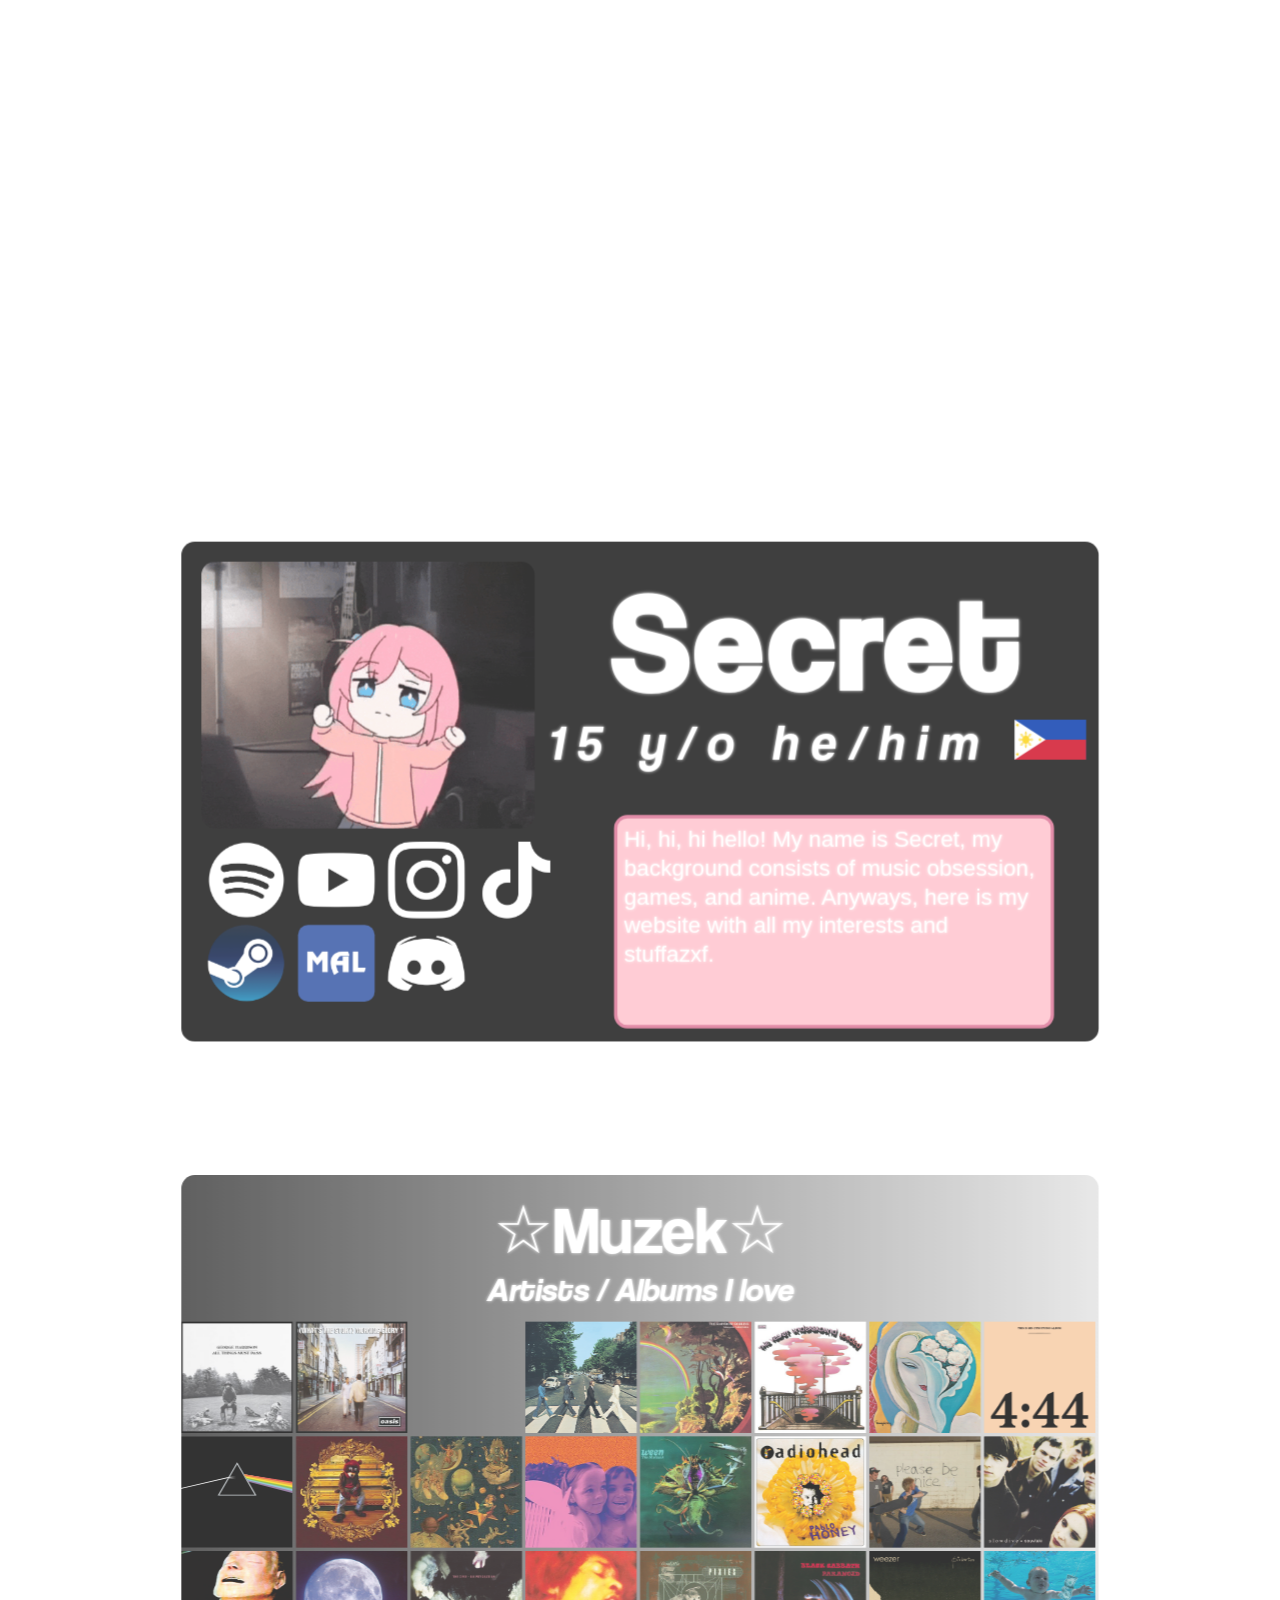
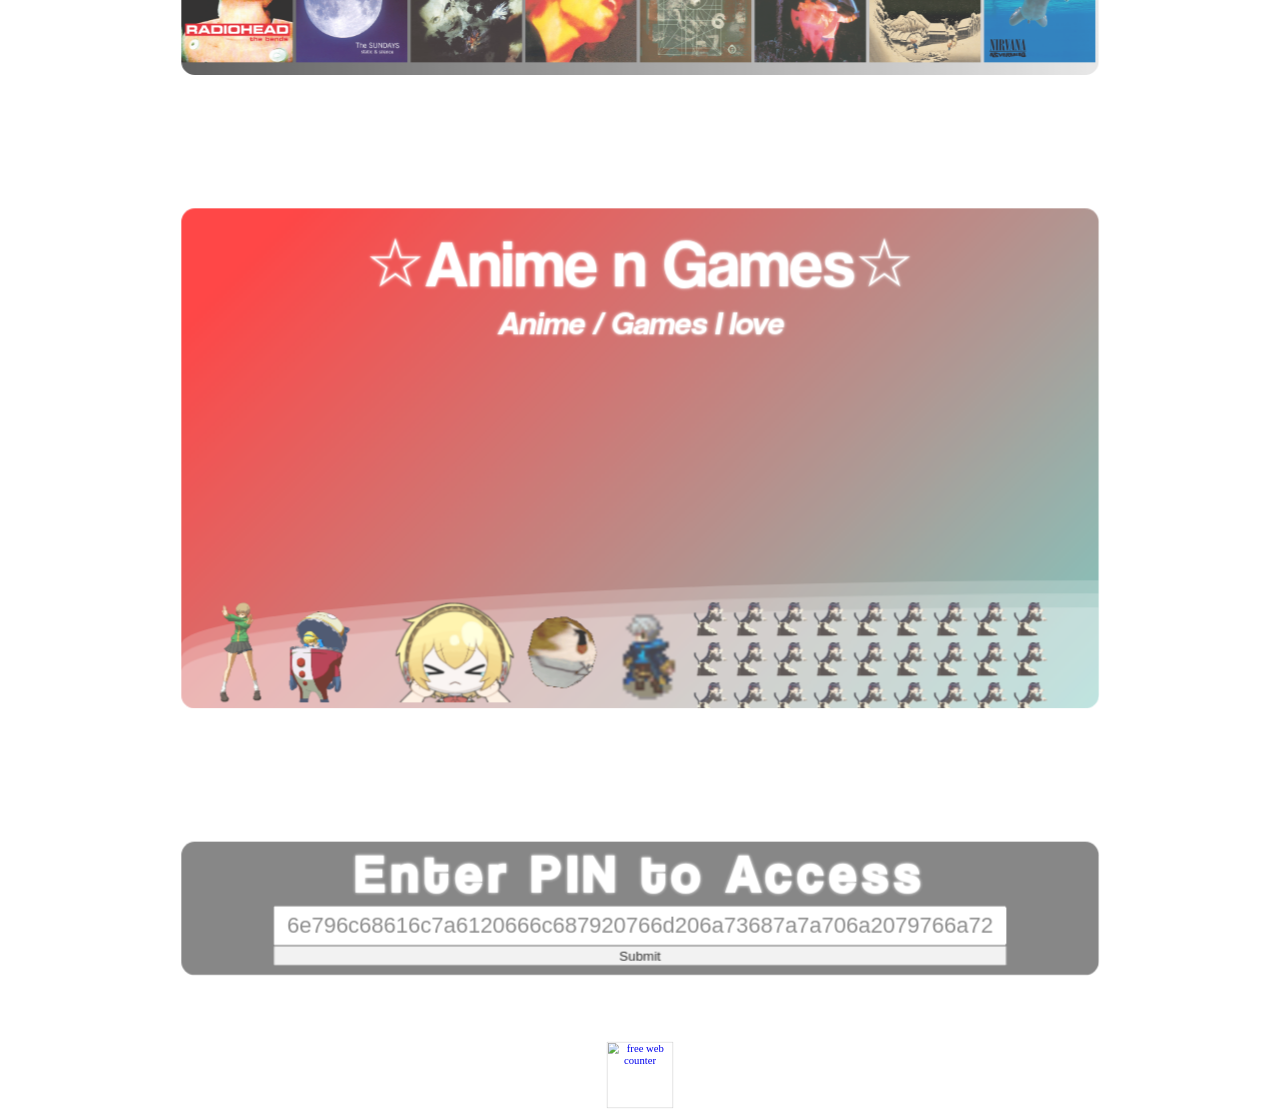
==== index.html @ 1aad6f0f "Update index.html" ====
<html>
    <head>
        <meta name="viewport" content="width=device-width, initial-scale=1.0">
        <title>Secretttt :V</title>
        <link rel="icon" type="image/x-icon" href="imagefolder/kuro1.jpg">
    </head>
<style>
    body{
        background-image:url('imagefolder/lainbg.gif');
        background-repeat:no-repeat;
        background-size:cover;
        background-attachment:fixed;
        overflow-x:hidden;
        margin:0;
        padding:0;
        cursor: url(imagefolder/Kanna.png),auto;
    }
    a, input{
        cursor: url(imagefolder/kannaquestion.png),auto;
    }
    .fadein{
        animation:fadeIn 3s;
    }
    #bgvideo{
        position:fixed;
        top:0;
        left:0;
        width:100vw;
        height:100vh;
        object-fit:cover;
        z-index:-1;
        filter:brightness(0.5);
    }
    .info, .music, .anime, .pincontainer{
        backdrop-filter: blur(6px);
        opacity:80%;
    }
    .container{
        transform: scale(1);
        transform-origin:top-center;
        position:absolute;
        top:0;
        left:50%;
        width:1720px;
    }
    .info{
        height:750px;
        margin:auto;
        width:80%;
        background-color:rgb(16, 16, 16);
        display:flex;
        border-radius:20px;
        flex-wrap:wrap;
    }
    .pfp{
        height:400px;
        width: 500px;
        background-image:url('imagefolder/Bocchidance.gif');
        background-size:cover;
        background-position:center;
        border-radius:20px;
        margin-top:30px;
        margin-left:30px;
    }
    .nameplate{
        width:60%;
        height:400px;
        margin-top:30px;
        margin-left:10px;
    }
    .secret{
        font-size:200px;
        margin-top:0px;
        text-align:center;
        color:#fff;
        text-shadow: 0 0 5px;
        font-family:'Coolvetica';
        letter-spacing:10px;
        animation: shadow-dance 2s infinite;
    }
    #enterpin{
        font-size:80px;
        text-align:center;
        color:#fff;
        text-shadow:0 0 5px;
        font-family:'Coolvetica';
        letter-spacing:10px;
        animation: shadow-dance 5s infinite;
        margin:0;
    }
    .secretinfo{
        font-size:75px;
        margin-top:-150px;
        text-align:center;
        color:white;
        text-shadow: 0 0 5px;
        font-family:'CoolveticaIT';
        letter-spacing:20px;
    }
    .secretinfo span {
        display:inline-block;
        animation: wave 2s ease-in-out infinite;
    }
    .secretinfo span:nth-child(1) {
        animation-delay:0s;
    }
    .secretinfo span:nth-child(2) {
        animation-delay:0.2s;
    }
    .secretinfo span:nth-child(3) {
        animation-delay:0.4s;
    }
    .secretinfo span:nth-child(4) {
        animation-delay:0.6s;
    }
    .secretinfo span:nth-child(5) {
        animation-delay:0.8s;
    }
    .secretinfo span:nth-child(6) {
        animation-delay:1s;
    }
    .secretinfo span:nth-child(7) {
        animation-delay:1.2s;
    }
    .secretinfo span:nth-child(8) {
        animation-delay:1.4s;
    }
    .secretinfo span:nth-child(9) {
        animation-delay:1s;
    }
    #flag{
        height:60px;
        aspect-ratio:16/9;
        background-image:url('imagefolder/philippines.png');
    }
    .socialscontainer{
        width:45%;
        height:250px;
        margin-left:30px;
        display:flex;
        flex-wrap:wrap;
    }
    .socials{
        height:115px;
        width:115px;
        margin:0 10 0 10;
        background-position:center;
        background-size:115px;
    }
    .mal{
        background-image:url('imagefolder/mal.png');
        border-radius:15px;
    }
    .spotify{
        background-image:url('imagefolder/spotify.png');
    }
    .steam{
        background-image:url('imagefolder/steam.png');
    }
    .youtube{
        background-image:url('imagefolder/youtube.webp');
    }
    .insta{
        background-image:url('imagefolder/insta.webp');;
    }
    .tiktok{
        background-image:url('imagefolder/tiktok.webp');
    }
    .discord{
        background-image:url('imagefolder/discord.webp');
    }
    .discordtag{
        height:110px;
        width:200px;
        background-image:url('imagefolder/discordacc.png');
        background-position:0 -18px;
        background-size:cover;
        background-repeat:no-repeat;
        border-radius:20px;
        border-width:5px;
        border-style:solid;
        border-color:rgb(70,70,70);
        opacity:80%;
    }
    .bio{
        height:310px;
        width:650px;
        background-color:pink;
        margin-top:-40px;
        border-radius:20px;
        border-width:5px;
        border-style:solid;
        border-color:palevioletred;
    }
    .biotext{
        font-family:sans-serif;
        text-shadow: 0 0 5px;
        color:white;
        font-size:33.9px;
        margin: 10px;
        line-height:1.27;
    }

    .textbreak {
        color:white;
        height:50px;
        width:80%;
        margin:auto;
        margin-top:50px;
        font-size:40px;
        font-family:'Coolvetica';
    }


    .music{
        height:750px;
        width:80%;
        background: #ffa17f;
        background: -webkit-linear-gradient(to right, #393939, #e3e3e3);
        background: linear-gradient(to right, #393939, #e3e3e3);
        overflow: hidden;
        display:flex;
        margin:auto;
        margin-top:100px;
        border-radius:20px;
        flex-wrap:wrap;
        flex-direction:column;
        position:relative;
    }
    .star0 {
        height: 1px;
        width: 1px;
        opacity: 1;
        position: absolute;
    }
    .star1 {
        height: 2px;
        width: 2px;
        border-radius: 50%;
        opacity: 1;
        position: absolute;
    }
    .star2 {
        height: 3px;
        width: 3px;
        border-radius: 50%;
        opacity: 1;
        position: absolute;
    }
    .star3 {
        height: 4px;
        width: 4px;
        border-radius: 50%;
        opacity: 1;
        position: absolute;
    }
    .textblock{
        height:150px;
        width:100%;
        margin-left:auto;
        margin-right:auto;
        margin: top -20px;;
        padding:20px 0;
        z-index:2;
    }
    .headline{   
        color:white;
        width:1000px;
        margin-left:auto;
        margin-right:auto;
        font-family:coolvetica;
        font-size:100px;
        text-align:center;
        text-shadow:0 0 5px;
        margin-top:0;
        margin-bottom:0;
    }
    .movingtext{
        color:white;
        font-family:coolveticait;
        font-size:50px;
        text-align:center;
        text-shadow:0 0 5px;
        margin:0;
    }
    .movingtext span{
        display:inline-block;
        animation: wave 2s ease-in-out infinite;
    }
    .movingtext span:nth-child(1) {
        animation-delay:0s;
    }
    .movingtext span:nth-child(2) {
        animation-delay:0.2s;
    }
    .movingtext span:nth-child(3) {
        animation-delay:0.4s;
    }
    .movingtext span:nth-child(4) {
        animation-delay:0.6s;
    }
    .movingtext span:nth-child(5) {
        animation-delay:0.8s;
    }

    .album{
        width:167px;
        aspect-ratio:1/1;
        background-size:cover;
        margin:0;
    }
    input{
        width:167px;
        aspect-ratio:1/1;
        opacity:0%;
    }
    .allthings{
        background-image:url(imagefolder/allthings.jpg);
    }
    .story{
        background-image:url(imagefolder/story.jpg);
    }
    .sgtpeppers{
        background-image:url(imagefolder/sgtpeppers.jpg);
    }
    .abbeyroad{
        background-image:url(imagefolder/abbey.jpg);
    }
    .goblins{
        background-image:url(imagefolder/goblins.jpg);
    }
    .loaded{
        background-image:url(imagefolder/loaded.jpg);
    }
    .layla{
        background-image:url(imagefolder/layla.jpg);
    }
    .four{
        background-image:url(imagefolder/four.png);
    }
    .darkside{
        background-image:url(imagefolder/dark.svg);
    }
    .college{
        background-image:url(imagefolder/college.jpg);
    }
    .mellon{
        background-image:url(imagefolder/mellon.jpg);
    }
    .siamese{
        background-image:url(imagefolder/siamese.jpeg);
    }
    .mollusk{
        background-image:url(imagefolder/mollusk.jpg);
    }
    .pablo{
        background-image:url(imagefolder/pablo.jpg);
    }
    .pls{
        background-image:url(imagefolder/pls.jpg);
    }
    .souvlaki{
        background-image:url(imagefolder/souvlaki.jpg);
    }
    .bends{
        background-image:url(imagefolder/bends.png);
    }
    .static{
        background-image:url(imagefolder/static.jpg);
    }
    .disintegration{
        background-image:url(imagefolder/disinteg.jpg);
    }
    .ladyland{
        background-image:url(imagefolder/ladyland.jpg);
    }
    .doolittle{
        background-image:url(imagefolder/doolittle.jpg);
    }
    .paranoid{
        background-image:url(imagefolder/paranoid.jpg);
    }
    .pinkerton{
        background-image:url(imagefolder/pinkerton.jpg);
    }
    .nevermind{
        background-image:url(imagefolder/nevermind.jpg);
    }
    .albums{
        display:flex;
        flex-wrap:wrap;
        gap:5px;
        margin-top:30px;
        position:relative;  
    }


    .anime{
        height:750px;
        width:80%;
        display:flex;
        margin:auto;
        margin-bottom:200px;
        margin-top:100px;
        border-radius:20px;
        flex-wrap:wrap;
        overflow:hidden;
    }
    .gradanim {
        background: linear-gradient(90deg, #c2c2c2, #ffbff3);
        background: linear-gradient(315deg, rgba(101,0,94,1) 3%, rgba(60,132,206,1) 38%, rgba(48,238,226,1) 68%, rgba(255,25,25,1) 98%);
        animation: gradient 15s ease infinite;
        background-size: 400% 400%;
        background-attachment: fixed;
    }
    .animecontainer{
        height:70%;
        width:95%;
        margin:auto;
    }
    #animebillboard{
        height:370px;
        aspect-ratio:16/9;
        background-size:cover;
        background-repeat:no-repeat;
        animation: changeBg 60s steps(1) infinite;
        float:left;
        margin-right:30px;
        margin-bottom:0px;
    }
    .gifs{
        height:180px;
        aspect-ratio:1/1;
        float:left;
        margin:5px;
        margin-top:0;
        background-size:cover;
        background-position:center;
        background-repeat:no-repeat;
    }
    #gifs1{
        animation:changeBg1 60s steps(1) infinite;
    }
    #gifs2{
        animation:changeBg2 60s steps(1) infinite;
    }
    #gifs3{
        animation:changeBg3 60s steps(1) infinite;
    }
    #gifs4{
        animation:changeBg4 60s steps(1) infinite;
    }
    #gifs5{
        animation:changeBg5 60s steps(1) infinite;
    }
    #gifs6{
        animation:changeBg6 60s steps(1) infinite;
    }
    .sprite{
        background-size:cover;
        float:left;
        margin:5px;
        height:150px;
        background-position:center;
    }
    #chie{
        background-image:url(imagefolder/chie.gif);
        aspect-ratio:2/3;
    }
    #teddie{
        background-image:url(imagefolder/teddie.gif);
        width:160px;
    }
    #kuroo{
        background-image:url(imagefolder/kuronekosss.gif);
        width:50px;
        height:50px;
    }
    #aigis{
        background-image:url(imagefolder/aigis.gif);
        width:180px;
    }
    #akechi{
        background-image:url(imagefolder/akechi.gif);
        width:120px;
    }
    #robinfe{
        background-image:url(imagefolder/robinfe.webp);
        width:120px;
    }
    .wave {
        border-radius: 1000% 1000% 0 0;
        position: fixed;
        width: 200%;
        height: 12em;
        animation: movingwave 10s -3s linear infinite;
        transform: translate3d(0, 0, 0);
        opacity: 0.8;
        bottom: 0;
        left: 0;
        z-index: -1;
        background: rgb(255 255 255 / 25%);
    }

    .wave:nth-of-type(2) {
        animation: movingwave 18s linear reverse infinite;
        opacity: 0.8;
        bottom: -1.25em;
    }

    .wave:nth-of-type(3) {
        animation: movingwave 20s -1s reverse infinite;
        opacity: 0.9;
        bottom: -2.5em;
    }

    .pincontainer{
        height:200px;
        width:80%;
        margin:auto;
        margin-top:100px;
        margin-bottom:100px;
        border-radius:20px;
        background-color:rgb(105, 105, 105);
        display:flex;
        flex-direction:column;
        align-items:center;
    }
    #pinInput{
        opacity:1;
        height:30%;
        width:80%;
        text-align:center;
        font-size:33px;
    }
    #submitbutton{
        width:80%;
        text-align:center;
        height:15%;
        font-size:20px;
    }
    #webcounter{
        height:100px;
        aspect-ratio:1/2;
    }

    @keyframes movingwave {
    2% {
        transform: translateX(1);
    }

    25% {
        transform: translateX(-25%);
    }

    50% {
        transform: translateX(-50%);
    }

    75% {
        transform: translateX(-25%);
    }

    100% {
        transform: translateX(1);
    }
    }
    @keyframes gradient {
    0% {
        background-position: 0% 0%;
    }
    50% {
        background-position: 100% 100%;
    }
    100% {
        background-position: 0% 0%;
    }
    }



    @font-face{
        font-family:'Coolvetica';
        src:url('imagefolder/Coolvetica\ Rg.ttf')format('truetype');
    }
    @font-face{
        font-family:'CoolveticaIT';
        src:url('imagefolder/Coolvetica\ Rg\ It.ttf')format('truetype');
    }
    @keyframes wave {
        0%, 100% {
            transform: translateY(0);
        }
        50% {
            transform: translateY(-20px);
        }
    }
    @keyframes shadow-dance {
        0%, 100% {
            text-shadow: 5px 5px 0 #808080;
        }
        50% {
            text-shadow:-5px -5px 0 #808080;
        }
    }
    @keyframes fadeIn{
        from{opacity: 0;}
        to{opacity: 1;}
    }
    @keyframes changeBg{
        0%,100% {
            background-image:url(imagefolder/kuronekowhite.gif);
        }
        25% {
            background-image:url(imagefolder/reigif.gif);
        }
        50% {
            background-image:url(imagefolder/laingif.gif);
        }
        75% {
            background-image:url(imagefolder/megumingif.gif);
        }
    }
    @keyframes changeBg1{
        0%,100% {
            background-image:url(imagefolder/gif1-1.gif);
        }
        25% {
            background-image:url(imagefolder/gif1-2.gif);
        }
        50% {
            background-image:url(imagefolder/gif1-3.gif);
        }
        75% {
            background-image:url(imagefolder/gif1-4.gif);
        }
    }
    @keyframes changeBg2{
        0%,100% {
            background-image:url(imagefolder/gif2-1.gif);
        }
        25% {
            background-image:url(imagefolder/gif2-2.gif);
        }
        50% {
            background-image:url(imagefolder/gif2-3.gif);
        }
        75% {
            background-image:url(imagefolder/gif2-4.gif);
        }
    }
    @keyframes changeBg3{
        0%,100% {
            background-image:url(imagefolder/gif3-1.gif);
        }
        25% {
            background-image:url(imagefolder/gif3-2.gif);
        }
        50% {
            background-image:url(imagefolder/gif3-3.gif);
        }
        75% {
            background-image:url(imagefolder/gif3-4.gif);
        }
    }
    @keyframes changeBg4{
        0%,100% {
            background-image:url(imagefolder/gif4-1.gif);
        }
        25% {
            background-image:url(imagefolder/gif4-2.gif);
        }
        50% {
            background-image:url(imagefolder/gif4-3.gif);
        }
        75% {
            background-image:url(imagefolder/gif4-4.gif);
        }
    }
    @keyframes changeBg5{
        0%,100% {
            background-image:url(imagefolder/gif5-1.gif);
        }
        25% {
            background-image:url(imagefolder/gif5-2.gif);
        }
        50% {
            background-image:url(imagefolder/gif5-3.gif);
        }
        75% {
            background-image:url(imagefolder/gif5-4.gif);
        }
    }
    @keyframes changeBg6{
        0%,100% {
            background-image:url(imagefolder/gif6-1.gif);
        }
        25% {
            background-image:url(imagefolder/gif6-2.gif);
        }
        50% {
            background-image:url(imagefolder/gif6-3.gif);
        }
        75% {
            background-image:url(imagefolder/gif6-4.gif);
        }
    }
</style>
<body class="fadein">
<video autoplay muted loop playsinline id="bgvideo">
    <source src="imagefolder/lain.mp4" type="video/mp4">
</video>
<div class="container">
    <div class="info">
        <div class=pfp></div>
        <div class="nameplate">
            <h1 class="secret">Secret</h1>
            <p class="secretinfo">
                <span>1</span><span>5</span>
                <span>y</span><span>/</span><span>o</span> 
                <span>he</span><span>/</span><span>him</span>
                <span><img id="flag" src="imagefolder/philippines.png"></span></p>
        </div>
        <div class="socialscontainer">
            <a href="https://open.spotify.com/user/7fcmk4f68zxjg65udlv0uxw1m">  <div class="spotify socials"></div> </a>
            <a href="https://www.youtube.com/@itsasecret123">   <div class="youtube socials"></div>    </a>
            <a href="https://www.instagram.com/nikosvet1/?hl=en">   <div class="insta socials"></div>  </a>
            <a href="https://www.tiktok.com/@itsasecret123321"> <div class="tiktok socials"></div>  </a>
            <a href="https://steamcommunity.com/id/Secret123321"> <div class="steam socials"></div>  </a>
            <a href="https://myanimelist.net/profile/itsasecret123321"> <div class="mal socials"></div>  </a>
            <div onclick="toggleDiscord()" class="discord socials"></div>
            <div id="discordtag" style="display:none;" class="discordtag"></div>
        </div>
        <div class="bio">
            <div class="biotext">Hi, hi, hi hello! My name is Secret, my background consists of music obsession, games, and anime. Anyways, here is my website with all my interests and stuffazxf.
            </div>
        </div>

    </div>
<div class="textbreak">Hey, give it a while to resize the website to your device/screen</div>
    <div class="music">
        <div id="universe"></div>
        <div class="textblock">
        <div class="headline">☆Muzek☆</div>
        <div class="movingtext">
            <span>Artists</span> 
            <span>/</span> 
            <span>Albums</span> 
            <span>I</span> 
            <span>love</span>
        </div>
        </div>
        <div class="albums">
            <div class="album allthings">
                <input type="button" value="" onclick="play('audio1')">
            </div>
            <div class="album story">
                <input type="button" value="" onclick="play('audio2')">
            </div>
            <div class="album sgtpeppers">
                <input type="button" value="" onclick="play('audio3')">
            </div>
            <div class="album abbeyroad">
                <input type="button" value="" onclick="play('audio4')">
            </div>
            <div class="album goblins">
                <input type="button" value="" onclick="play('audio5')">
            </div>
            <div class="album loaded">
                <input type="button" value="" onclick="play('audio6')">
            </div>
            <div class="album layla">
                <input type="button" value="" onclick="play('audio7')">
            </div>
            <div class="album four">
                <input type="button" value="" onclick="play('audio8')">
            </div>
            <div class="album darkside">
                <input type="button" value="" onclick="play('audio9')">
            </div>
            <div class="album college">
                <input type="button" value="" onclick="play('audio10')">
            </div>
            <div class="album mellon">
                <input type="button" value="" onclick="play('audio11')">
            </div>
            <div class="album siamese">
                <input type="button" value="" onclick="play('audio12')">
            </div>
            <div class="album mollusk">
                <input type="button" value="" onclick="play('audio13')">
            </div>
            <div class="album pablo">
                <input type="button" value="" onclick="play('audio14')">
            </div>
            <div class="album pls">
                <input type="button" value="" onclick="play('audio15')">
            </div>
            <div class="album souvlaki">
                <input type="button" value="" onclick="play('audio16')">
            </div>
            <div class="album bends">
                <input type="button" value="" onclick="play('audio17')">
            </div>
            <div class="album static">
                <input type="button" value="" onclick="play('audio18')">
            </div>
            <div class="album disintegration">
                <input type="button" value="" onclick="play('audio19')">
            </div>
            <div class="album ladyland">
                <input type="button" value="" onclick="play('audio20')">
            </div>
            <div class="album doolittle">
                <input type="button" value="" onclick="play('audio21')">
            </div>
            <div class="album paranoid">
                <input type="button" value="" onclick="play('audio22')">
            </div>
            <div class="album pinkerton">
                <input type="button" value="" onclick="play('audio23')">
            </div>
            <div class="album nevermind">
                <input type="button" value="" onclick="play('audio24')">
            </div>
        </div>
    </div>
<div class="textbreak">click the albums lol :-) (it geniunely took me 6 hours to code it)</div>
    
    <div class="anime gradanim">
        <div>
            <div class="wave"></div>
            <div class="wave"></div>
            <div class="wave"></div>
        </div>
        <div class="textblock">
        <div class="headline">☆Anime n Games☆</div>
            <div class="movingtext">
              <span>Anime</span> 
               <span>/</span> 
              <span>Games</span> 
              <span>I</span> 
              <span>love</span>
            </div>
        </div>
        <div class="animecontainer">
            <div id="animebillboard"></div>
            <div class="gifs" id="gifs1"></div>
            <div class="gifs" id="gifs2"></div>
            <div class="gifs" id="gifs3"></div>
            <div class="gifs" id="gifs4"></div>
            <div class="gifs" id="gifs5"></div>
            <div class="gifs" id="gifs6"></div>
            <div class="sprite" id="chie"></div>
            <div class="sprite" id="teddie"></div>
            <div class="sprite" id="aigis"></div>
            <div class="sprite" id="akechi"></div>
            <div class="sprite" id="robinfe"></div>
            <div class="sprite" id="kuroo"></div>
            <div class="sprite" id="kuroo"></div>
            <div class="sprite" id="kuroo"></div>
            <div class="sprite" id="kuroo"></div>
            <div class="sprite" id="kuroo"></div>
            <div class="sprite" id="kuroo"></div>
            <div class="sprite" id="kuroo"></div>
            <div class="sprite" id="kuroo"></div>
            <div class="sprite" id="kuroo"></div>
            <div class="sprite" id="kuroo"></div>
            <div class="sprite" id="kuroo"></div>
            <div class="sprite" id="kuroo"></div>
            <div class="sprite" id="kuroo"></div>
            <div class="sprite" id="kuroo"></div>
            <div class="sprite" id="kuroo"></div>
            <div class="sprite" id="kuroo"></div>
            <div class="sprite" id="kuroo"></div>
            <div class="sprite" id="kuroo"></div>
            <div class="sprite" id="kuroo"></div>
            <div class="sprite" id="kuroo"></div>
            <div class="sprite" id="kuroo"></div>
            <div class="sprite" id="kuroo"></div>
            <div class="sprite" id="kuroo"></div>
            <div class="sprite" id="kuroo"></div>
            <div class="sprite" id="kuroo"></div>
            <div class="sprite" id="kuroo"></div>
            <div class="sprite" id="kuroo"></div>
        </div>
    </div>
    
    <div class="pincontainer">
        <h3 id="enterpin">Enter PIN to Access</h2>
            <input type="password" id="pinInput" placeholder="6e796c68616c7a6120666c687920766d206a73687a7a706a2079766a72">
            <button id="submitbutton" onclick="checkPin()">Submit</button>
    </div>
    <div align=center>
        <a href='https://www.counter12.com'>
            <img src='https://www.counter12.com/img-aCA6xyxW7w1bcwW3-57.gif' border='0' alt='free web counter' id="webcounter">
        </a>
        <script type='text/javascript' src='https://www.counter12.com/ad.js?id=aCA6xyxW7w1bcwW3'></script>
    </div>
</div>

<audio id="audio1">
    <source src="songs/allthings.mp3" type="audio/mpeg">
</audio>
<audio id="audio2">
    <source src="songs/story.mp3" type="audio/mpeg">
</audio>
<audio id="audio3">
    <source src="songs/peppers.mp3" type="audio/mpeg">
</audio>
<audio id="audio4">
    <source src="songs/abbey.mp3" type="audio/mpeg">
</audio>
<audio id="audio5">
    <source src="songs/goblins.mp3" type="audio/mpeg">
</audio>
<audio id="audio6">
    <source src="songs/loaded.mp3" type="audio/mpeg">
</audio>
<audio id="audio7">
    <source src="songs/layla.mp3" type="audio/mpeg">
</audio>
<audio id="audio8">
    <source src="songs/four.mp3" type="audio/mpeg">
</audio>
<audio id="audio9">
    <source src="songs/dark.mp3" type="audio/mpeg">
</audio>
<audio id="audio10">
    <source src="songs/college.mp3" type="audio/mpeg">
</audio>
<audio id="audio11">
    <source src="songs/mellon.mp3" type="audio/mpeg">
</audio>
<audio id="audio12">
    <source src="songs/siamese.mp3" type="audio/mpeg">
</audio>
<audio id="audio13">
    <source src="songs/mollusk.mp3" type="audio/mpeg">
</audio>
<audio id="audio14">
    <source src="songs/pablo.mp3" type="audio/mpeg">
</audio>
<audio id="audio15">
    <source src="songs/pls.mp3" type="audio/mpeg">
</audio>
<audio id="audio16">
    <source src="songs/souvlaki.mp3" type="audio/mpeg">
</audio>
<audio id="audio17">
    <source src="songs/bends.mp3" type="audio/mpeg">
</audio>
<audio id="audio18">
    <source src="songs/static.mp3" type="audio/mpeg">
</audio>
<audio id="audio19">
    <source src="songs/disintegration.mp3" type="audio/mpeg">
</audio>
<audio id="audio20">
    <source src="songs/ladyland.mp3" type="audio/mpeg">
</audio>
<audio id="audio21">
    <source src="songs/doolittle.mp3" type="audio/mpeg">
</audio>
<audio id="audio22">
    <source src="songs/paranoid.mp3" type="audio/mpeg">
</audio>
<audio id="audio23">
    <source src="songs/pinkerton.mp3" type="audio/mpeg">
</audio>
<audio id="audio24">
    <source src="songs/nevermind.mp3" type="audio/mpeg">
</audio>
<script>
    function toggleDiscord() {
        const el = document.getElementById("discordtag");
        el.style.display = (el.style.display === "none") ? "block" : "none";
    }
    function scaleSite() {
    const baseWidth = 1920;
    const baseHeight = 1080;

    const scaleX = window.innerWidth / baseWidth;
    const scaleY = window.innerHeight / baseHeight;

    const scale = Math.min(scaleX, scaleY);

    const container = document.querySelector(".container");

    container.style.transform = `translate(-50%, 0) scale(${scale})`;

    document.body.style.height = (container.offsetHeight * scale) + "px";
}

window.addEventListener("resize", scaleSite);
window.addEventListener("load", scaleSite);

var layerCount = 5;
var starCount = 400;
var maxTime = 30;
var universe = document.getElementById("universe");
var w = window;
var d = document;
var e = d.documentElement;
var g = d.getElementsByTagName("body")[0];
var width = w.innerWidth || e.clientWidth || g.clientWidth;
var height = w.innerHeight || e.clientHeight || g.clientHeight;
for (var i = 0; i < starCount; ++i) {
  var ypos = Math.round(Math.random() * height);
  var star = document.createElement("div");
  var speed = 1000 * (Math.random() * maxTime + 1);
  star.setAttribute("class", "star" + (3 - Math.floor(speed / 1000 / 8)));
  star.style.backgroundColor = "white";

  universe.appendChild(star);
  star.animate(
    [
      {
        transform: "translate3d(" + width + "px, " + ypos + "px, 0)"
      },
      {
        transform:
          "translate3d(-" + Math.random() * 256 + "px, " + ypos + "px, 0)"
      }
    ],
    {
      delay: Math.random() * -speed,
      duration: speed,
      iterations: 1000
    }
  );
}

var elem = document.querySelector(".pulse");
var animation = elem.animate(
  {
    opacity: [0.5, 1],
    transform: ["scale(0.5)", "scale(1)"]
  },
  {
    direction: "alternate",
    duration: 500,
    iterations: Infinity
  }
);


function play(element){
    var audio = document.getElementById(element);
    if(audio.paused){
        audio.play()
    } else {
        audio.pause();
        audio.currentTime=0;
    }
}


function checkPin() {
    const encodedPin = "NzY5MQ=="; // Base64 encoded "1234"
    const userPin = document.getElementById("pinInput").value;
    const decodedPin = atob(encodedPin); // decode base64

    if (userPin === decodedPin) {
        window.location.href = "note.html";
    } else {
        alert("you have entered the incorrect pin.");
    }
}


</script>
</body>
</html>
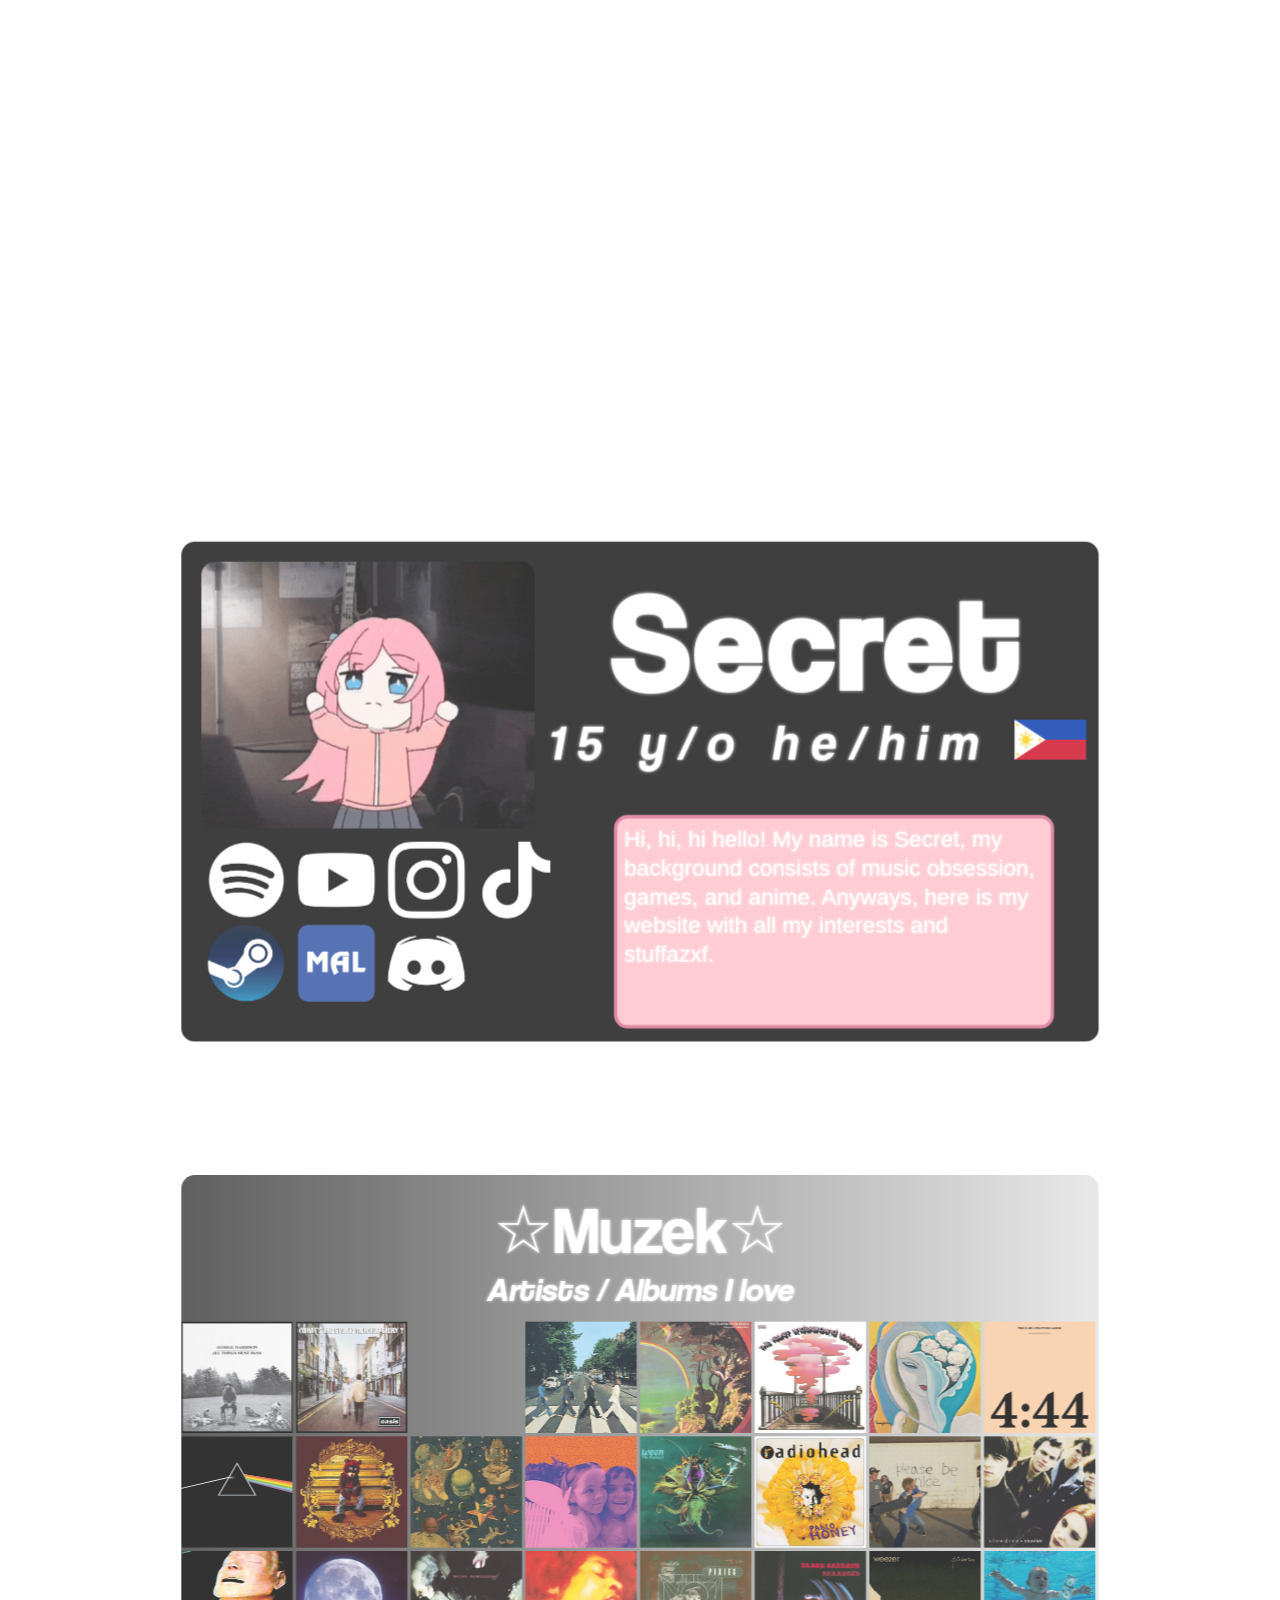
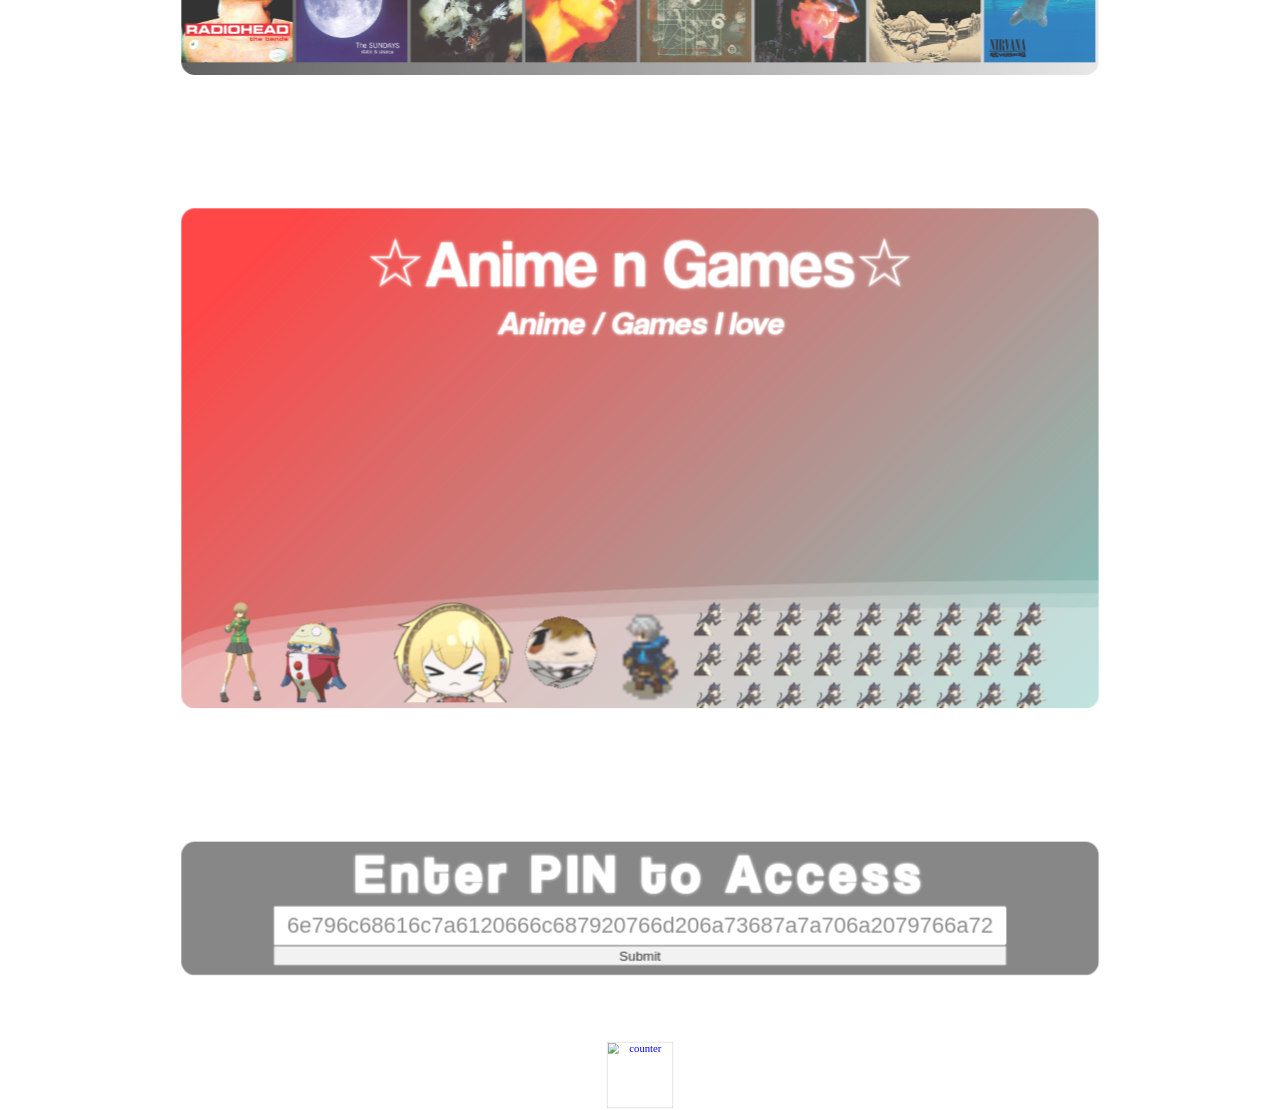
==== commit d1dd9116: "Update index.html" ====
--- a/index.html
+++ b/index.html
@@ -893,9 +893,9 @@
     </div>
     <div align=center>
         <a href='https://www.counter12.com'>
-            <img src='https://www.counter12.com/img-aCA6xyxW7w1bcwW3-57.gif' border='0' alt='free web counter' id="webcounter">
+            <img src='https://www.counter12.com/img-B30bwADZYxA1Yx6c-22.gif' border='0' alt='counter' id="webcounter">
         </a>
-        <script type='text/javascript' src='https://www.counter12.com/ad.js?id=aCA6xyxW7w1bcwW3'></script>
+        <script type='text/javascript' src='https://www.counter12.com/ad.js?id=B30bwADZYxA1Yx6c'></script>
     </div>
 </div>
 
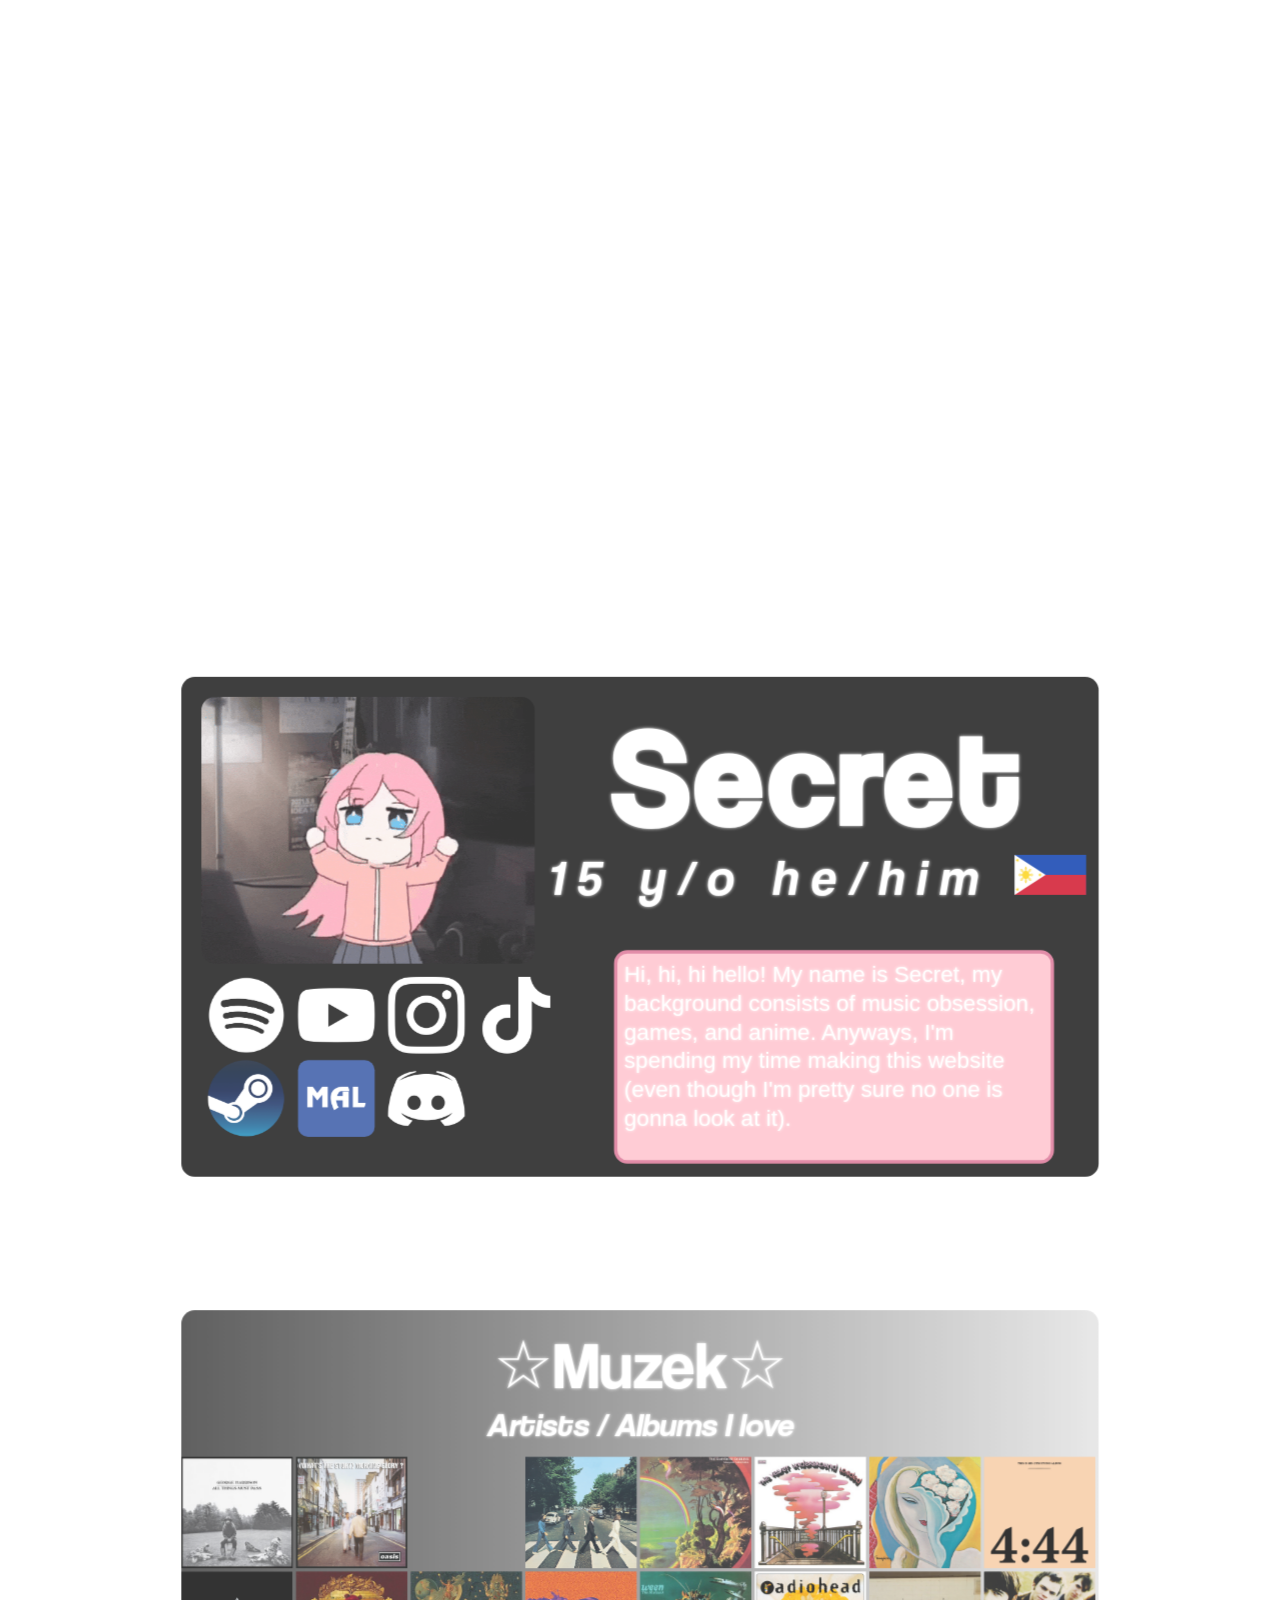
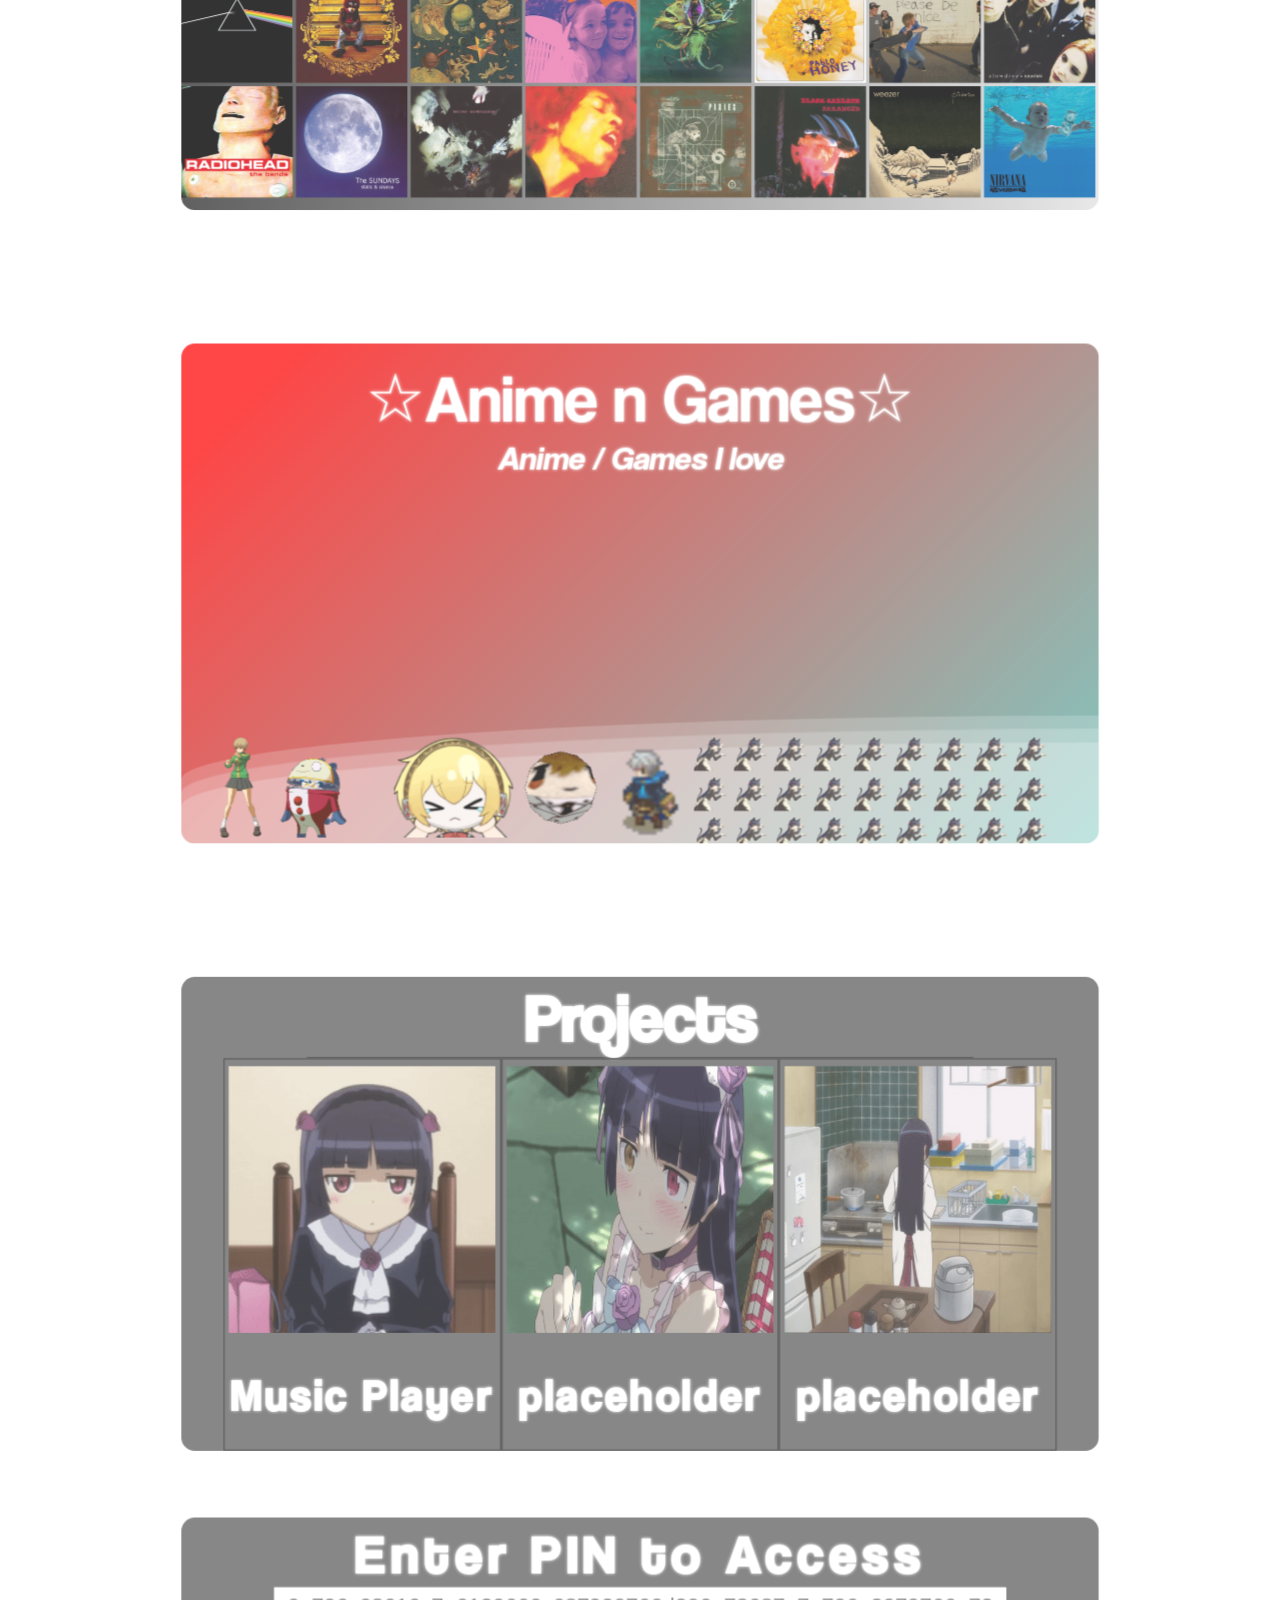
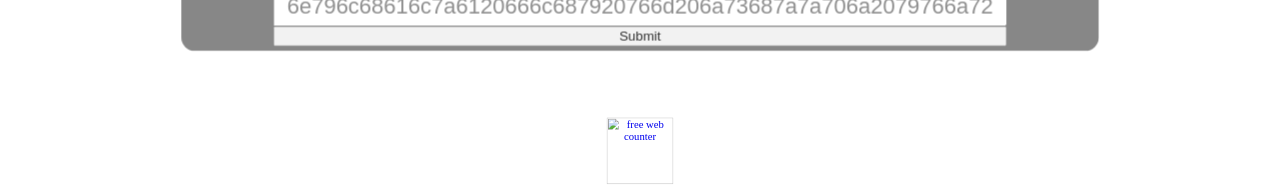
==== commit ecb556be: "Projectsss" ====
--- a/index.html
+++ b/index.html
@@ -1,1074 +1,293 @@
-<html>
-    <head>
-        <meta name="viewport" content="width=device-width, initial-scale=1.0">
-        <title>Secretttt :V</title>
-        <link rel="icon" type="image/x-icon" href="imagefolder/kuro1.jpg">
-    </head>
-<style>
-    body{
-        background-image:url('imagefolder/lainbg.gif');
-        background-repeat:no-repeat;
-        background-size:cover;
-        background-attachment:fixed;
-        overflow-x:hidden;
-        margin:0;
-        padding:0;
-        cursor: url(imagefolder/Kanna.png),auto;
-    }
-    a, input{
-        cursor: url(imagefolder/kannaquestion.png),auto;
-    }
-    .fadein{
-        animation:fadeIn 3s;
-    }
-    #bgvideo{
-        position:fixed;
-        top:0;
-        left:0;
-        width:100vw;
-        height:100vh;
-        object-fit:cover;
-        z-index:-1;
-        filter:brightness(0.5);
-    }
-    .info, .music, .anime, .pincontainer{
-        backdrop-filter: blur(6px);
-        opacity:80%;
-    }
-    .container{
-        transform: scale(1);
-        transform-origin:top-center;
-        position:absolute;
-        top:0;
-        left:50%;
-        width:1720px;
-    }
-    .info{
-        height:750px;
-        margin:auto;
-        width:80%;
-        background-color:rgb(16, 16, 16);
-        display:flex;
-        border-radius:20px;
-        flex-wrap:wrap;
-    }
-    .pfp{
-        height:400px;
-        width: 500px;
-        background-image:url('imagefolder/Bocchidance.gif');
-        background-size:cover;
-        background-position:center;
-        border-radius:20px;
-        margin-top:30px;
-        margin-left:30px;
-    }
-    .nameplate{
-        width:60%;
-        height:400px;
-        margin-top:30px;
-        margin-left:10px;
-    }
-    .secret{
-        font-size:200px;
-        margin-top:0px;
-        text-align:center;
-        color:#fff;
-        text-shadow: 0 0 5px;
-        font-family:'Coolvetica';
-        letter-spacing:10px;
-        animation: shadow-dance 2s infinite;
-    }
-    #enterpin{
-        font-size:80px;
-        text-align:center;
-        color:#fff;
-        text-shadow:0 0 5px;
-        font-family:'Coolvetica';
-        letter-spacing:10px;
-        animation: shadow-dance 5s infinite;
-        margin:0;
-    }
-    .secretinfo{
-        font-size:75px;
-        margin-top:-150px;
-        text-align:center;
-        color:white;
-        text-shadow: 0 0 5px;
-        font-family:'CoolveticaIT';
-        letter-spacing:20px;
-    }
-    .secretinfo span {
-        display:inline-block;
-        animation: wave 2s ease-in-out infinite;
-    }
-    .secretinfo span:nth-child(1) {
-        animation-delay:0s;
-    }
-    .secretinfo span:nth-child(2) {
-        animation-delay:0.2s;
-    }
-    .secretinfo span:nth-child(3) {
-        animation-delay:0.4s;
-    }
-    .secretinfo span:nth-child(4) {
-        animation-delay:0.6s;
-    }
-    .secretinfo span:nth-child(5) {
-        animation-delay:0.8s;
-    }
-    .secretinfo span:nth-child(6) {
-        animation-delay:1s;
-    }
-    .secretinfo span:nth-child(7) {
-        animation-delay:1.2s;
-    }
-    .secretinfo span:nth-child(8) {
-        animation-delay:1.4s;
-    }
-    .secretinfo span:nth-child(9) {
-        animation-delay:1s;
-    }
-    #flag{
-        height:60px;
-        aspect-ratio:16/9;
-        background-image:url('imagefolder/philippines.png');
-    }
-    .socialscontainer{
-        width:45%;
-        height:250px;
-        margin-left:30px;
-        display:flex;
-        flex-wrap:wrap;
-    }
-    .socials{
-        height:115px;
-        width:115px;
-        margin:0 10 0 10;
-        background-position:center;
-        background-size:115px;
-    }
-    .mal{
-        background-image:url('imagefolder/mal.png');
-        border-radius:15px;
-    }
-    .spotify{
-        background-image:url('imagefolder/spotify.png');
-    }
-    .steam{
-        background-image:url('imagefolder/steam.png');
-    }
-    .youtube{
-        background-image:url('imagefolder/youtube.webp');
-    }
-    .insta{
-        background-image:url('imagefolder/insta.webp');;
-    }
-    .tiktok{
-        background-image:url('imagefolder/tiktok.webp');
-    }
-    .discord{
-        background-image:url('imagefolder/discord.webp');
-    }
-    .discordtag{
-        height:110px;
-        width:200px;
-        background-image:url('imagefolder/discordacc.png');
-        background-position:0 -18px;
-        background-size:cover;
-        background-repeat:no-repeat;
-        border-radius:20px;
-        border-width:5px;
-        border-style:solid;
-        border-color:rgb(70,70,70);
-        opacity:80%;
-    }
-    .bio{
-        height:310px;
-        width:650px;
-        background-color:pink;
-        margin-top:-40px;
-        border-radius:20px;
-        border-width:5px;
-        border-style:solid;
-        border-color:palevioletred;
-    }
-    .biotext{
-        font-family:sans-serif;
-        text-shadow: 0 0 5px;
-        color:white;
-        font-size:33.9px;
-        margin: 10px;
-        line-height:1.27;
-    }
-
-    .textbreak {
-        color:white;
-        height:50px;
-        width:80%;
-        margin:auto;
-        margin-top:50px;
-        font-size:40px;
-        font-family:'Coolvetica';
-    }
-
-
-    .music{
-        height:750px;
-        width:80%;
-        background: #ffa17f;
-        background: -webkit-linear-gradient(to right, #393939, #e3e3e3);
-        background: linear-gradient(to right, #393939, #e3e3e3);
-        overflow: hidden;
-        display:flex;
-        margin:auto;
-        margin-top:100px;
-        border-radius:20px;
-        flex-wrap:wrap;
-        flex-direction:column;
-        position:relative;
-    }
-    .star0 {
-        height: 1px;
-        width: 1px;
-        opacity: 1;
-        position: absolute;
-    }
-    .star1 {
-        height: 2px;
-        width: 2px;
-        border-radius: 50%;
-        opacity: 1;
-        position: absolute;
-    }
-    .star2 {
-        height: 3px;
-        width: 3px;
-        border-radius: 50%;
-        opacity: 1;
-        position: absolute;
-    }
-    .star3 {
-        height: 4px;
-        width: 4px;
-        border-radius: 50%;
-        opacity: 1;
-        position: absolute;
-    }
-    .textblock{
-        height:150px;
-        width:100%;
-        margin-left:auto;
-        margin-right:auto;
-        margin: top -20px;;
-        padding:20px 0;
-        z-index:2;
-    }
-    .headline{   
-        color:white;
-        width:1000px;
-        margin-left:auto;
-        margin-right:auto;
-        font-family:coolvetica;
-        font-size:100px;
-        text-align:center;
-        text-shadow:0 0 5px;
-        margin-top:0;
-        margin-bottom:0;
-    }
-    .movingtext{
-        color:white;
-        font-family:coolveticait;
-        font-size:50px;
-        text-align:center;
-        text-shadow:0 0 5px;
-        margin:0;
-    }
-    .movingtext span{
-        display:inline-block;
-        animation: wave 2s ease-in-out infinite;
-    }
-    .movingtext span:nth-child(1) {
-        animation-delay:0s;
-    }
-    .movingtext span:nth-child(2) {
-        animation-delay:0.2s;
-    }
-    .movingtext span:nth-child(3) {
-        animation-delay:0.4s;
-    }
-    .movingtext span:nth-child(4) {
-        animation-delay:0.6s;
-    }
-    .movingtext span:nth-child(5) {
-        animation-delay:0.8s;
-    }
-
-    .album{
-        width:167px;
-        aspect-ratio:1/1;
-        background-size:cover;
-        margin:0;
-    }
-    input{
-        width:167px;
-        aspect-ratio:1/1;
-        opacity:0%;
-    }
-    .allthings{
-        background-image:url(imagefolder/allthings.jpg);
-    }
-    .story{
-        background-image:url(imagefolder/story.jpg);
-    }
-    .sgtpeppers{
-        background-image:url(imagefolder/sgtpeppers.jpg);
-    }
-    .abbeyroad{
-        background-image:url(imagefolder/abbey.jpg);
-    }
-    .goblins{
-        background-image:url(imagefolder/goblins.jpg);
-    }
-    .loaded{
-        background-image:url(imagefolder/loaded.jpg);
-    }
-    .layla{
-        background-image:url(imagefolder/layla.jpg);
-    }
-    .four{
-        background-image:url(imagefolder/four.png);
-    }
-    .darkside{
-        background-image:url(imagefolder/dark.svg);
-    }
-    .college{
-        background-image:url(imagefolder/college.jpg);
-    }
-    .mellon{
-        background-image:url(imagefolder/mellon.jpg);
-    }
-    .siamese{
-        background-image:url(imagefolder/siamese.jpeg);
-    }
-    .mollusk{
-        background-image:url(imagefolder/mollusk.jpg);
-    }
-    .pablo{
-        background-image:url(imagefolder/pablo.jpg);
-    }
-    .pls{
-        background-image:url(imagefolder/pls.jpg);
-    }
-    .souvlaki{
-        background-image:url(imagefolder/souvlaki.jpg);
-    }
-    .bends{
-        background-image:url(imagefolder/bends.png);
-    }
-    .static{
-        background-image:url(imagefolder/static.jpg);
-    }
-    .disintegration{
-        background-image:url(imagefolder/disinteg.jpg);
-    }
-    .ladyland{
-        background-image:url(imagefolder/ladyland.jpg);
-    }
-    .doolittle{
-        background-image:url(imagefolder/doolittle.jpg);
-    }
-    .paranoid{
-        background-image:url(imagefolder/paranoid.jpg);
-    }
-    .pinkerton{
-        background-image:url(imagefolder/pinkerton.jpg);
-    }
-    .nevermind{
-        background-image:url(imagefolder/nevermind.jpg);
-    }
-    .albums{
-        display:flex;
-        flex-wrap:wrap;
-        gap:5px;
-        margin-top:30px;
-        position:relative;  
-    }
-
-
-    .anime{
-        height:750px;
-        width:80%;
-        display:flex;
-        margin:auto;
-        margin-bottom:200px;
-        margin-top:100px;
-        border-radius:20px;
-        flex-wrap:wrap;
-        overflow:hidden;
-    }
-    .gradanim {
-        background: linear-gradient(90deg, #c2c2c2, #ffbff3);
-        background: linear-gradient(315deg, rgba(101,0,94,1) 3%, rgba(60,132,206,1) 38%, rgba(48,238,226,1) 68%, rgba(255,25,25,1) 98%);
-        animation: gradient 15s ease infinite;
-        background-size: 400% 400%;
-        background-attachment: fixed;
-    }
-    .animecontainer{
-        height:70%;
-        width:95%;
-        margin:auto;
-    }
-    #animebillboard{
-        height:370px;
-        aspect-ratio:16/9;
-        background-size:cover;
-        background-repeat:no-repeat;
-        animation: changeBg 60s steps(1) infinite;
-        float:left;
-        margin-right:30px;
-        margin-bottom:0px;
-    }
-    .gifs{
-        height:180px;
-        aspect-ratio:1/1;
-        float:left;
-        margin:5px;
-        margin-top:0;
-        background-size:cover;
-        background-position:center;
-        background-repeat:no-repeat;
-    }
-    #gifs1{
-        animation:changeBg1 60s steps(1) infinite;
-    }
-    #gifs2{
-        animation:changeBg2 60s steps(1) infinite;
-    }
-    #gifs3{
-        animation:changeBg3 60s steps(1) infinite;
-    }
-    #gifs4{
-        animation:changeBg4 60s steps(1) infinite;
-    }
-    #gifs5{
-        animation:changeBg5 60s steps(1) infinite;
-    }
-    #gifs6{
-        animation:changeBg6 60s steps(1) infinite;
-    }
-    .sprite{
-        background-size:cover;
-        float:left;
-        margin:5px;
-        height:150px;
-        background-position:center;
-    }
-    #chie{
-        background-image:url(imagefolder/chie.gif);
-        aspect-ratio:2/3;
-    }
-    #teddie{
-        background-image:url(imagefolder/teddie.gif);
-        width:160px;
-    }
-    #kuroo{
-        background-image:url(imagefolder/kuronekosss.gif);
-        width:50px;
-        height:50px;
-    }
-    #aigis{
-        background-image:url(imagefolder/aigis.gif);
-        width:180px;
-    }
-    #akechi{
-        background-image:url(imagefolder/akechi.gif);
-        width:120px;
-    }
-    #robinfe{
-        background-image:url(imagefolder/robinfe.webp);
-        width:120px;
-    }
-    .wave {
-        border-radius: 1000% 1000% 0 0;
-        position: fixed;
-        width: 200%;
-        height: 12em;
-        animation: movingwave 10s -3s linear infinite;
-        transform: translate3d(0, 0, 0);
-        opacity: 0.8;
-        bottom: 0;
-        left: 0;
-        z-index: -1;
-        background: rgb(255 255 255 / 25%);
-    }
-
-    .wave:nth-of-type(2) {
-        animation: movingwave 18s linear reverse infinite;
-        opacity: 0.8;
-        bottom: -1.25em;
-    }
-
-    .wave:nth-of-type(3) {
-        animation: movingwave 20s -1s reverse infinite;
-        opacity: 0.9;
-        bottom: -2.5em;
-    }
-
-    .pincontainer{
-        height:200px;
-        width:80%;
-        margin:auto;
-        margin-top:100px;
-        margin-bottom:100px;
-        border-radius:20px;
-        background-color:rgb(105, 105, 105);
-        display:flex;
-        flex-direction:column;
-        align-items:center;
-    }
-    #pinInput{
-        opacity:1;
-        height:30%;
-        width:80%;
-        text-align:center;
-        font-size:33px;
-    }
-    #submitbutton{
-        width:80%;
-        text-align:center;
-        height:15%;
-        font-size:20px;
-    }
-    #webcounter{
-        height:100px;
-        aspect-ratio:1/2;
-    }
-
-    @keyframes movingwave {
-    2% {
-        transform: translateX(1);
-    }
-
-    25% {
-        transform: translateX(-25%);
-    }
-
-    50% {
-        transform: translateX(-50%);
-    }
-
-    75% {
-        transform: translateX(-25%);
-    }
-
-    100% {
-        transform: translateX(1);
-    }
-    }
-    @keyframes gradient {
-    0% {
-        background-position: 0% 0%;
-    }
-    50% {
-        background-position: 100% 100%;
-    }
-    100% {
-        background-position: 0% 0%;
-    }
-    }
-
-
-
-    @font-face{
-        font-family:'Coolvetica';
-        src:url('imagefolder/Coolvetica\ Rg.ttf')format('truetype');
-    }
-    @font-face{
-        font-family:'CoolveticaIT';
-        src:url('imagefolder/Coolvetica\ Rg\ It.ttf')format('truetype');
-    }
-    @keyframes wave {
-        0%, 100% {
-            transform: translateY(0);
-        }
-        50% {
-            transform: translateY(-20px);
-        }
-    }
-    @keyframes shadow-dance {
-        0%, 100% {
-            text-shadow: 5px 5px 0 #808080;
-        }
-        50% {
-            text-shadow:-5px -5px 0 #808080;
-        }
-    }
-    @keyframes fadeIn{
-        from{opacity: 0;}
-        to{opacity: 1;}
-    }
-    @keyframes changeBg{
-        0%,100% {
-            background-image:url(imagefolder/kuronekowhite.gif);
-        }
-        25% {
-            background-image:url(imagefolder/reigif.gif);
-        }
-        50% {
-            background-image:url(imagefolder/laingif.gif);
-        }
-        75% {
-            background-image:url(imagefolder/megumingif.gif);
-        }
-    }
-    @keyframes changeBg1{
-        0%,100% {
-            background-image:url(imagefolder/gif1-1.gif);
-        }
-        25% {
-            background-image:url(imagefolder/gif1-2.gif);
-        }
-        50% {
-            background-image:url(imagefolder/gif1-3.gif);
-        }
-        75% {
-            background-image:url(imagefolder/gif1-4.gif);
-        }
-    }
-    @keyframes changeBg2{
-        0%,100% {
-            background-image:url(imagefolder/gif2-1.gif);
-        }
-        25% {
-            background-image:url(imagefolder/gif2-2.gif);
-        }
-        50% {
-            background-image:url(imagefolder/gif2-3.gif);
-        }
-        75% {
-            background-image:url(imagefolder/gif2-4.gif);
-        }
-    }
-    @keyframes changeBg3{
-        0%,100% {
-            background-image:url(imagefolder/gif3-1.gif);
-        }
-        25% {
-            background-image:url(imagefolder/gif3-2.gif);
-        }
-        50% {
-            background-image:url(imagefolder/gif3-3.gif);
-        }
-        75% {
-            background-image:url(imagefolder/gif3-4.gif);
-        }
-    }
-    @keyframes changeBg4{
-        0%,100% {
-            background-image:url(imagefolder/gif4-1.gif);
-        }
-        25% {
-            background-image:url(imagefolder/gif4-2.gif);
-        }
-        50% {
-            background-image:url(imagefolder/gif4-3.gif);
-        }
-        75% {
-            background-image:url(imagefolder/gif4-4.gif);
-        }
-    }
-    @keyframes changeBg5{
-        0%,100% {
-            background-image:url(imagefolder/gif5-1.gif);
-        }
-        25% {
-            background-image:url(imagefolder/gif5-2.gif);
-        }
-        50% {
-            background-image:url(imagefolder/gif5-3.gif);
-        }
-        75% {
-            background-image:url(imagefolder/gif5-4.gif);
-        }
-    }
-    @keyframes changeBg6{
-        0%,100% {
-            background-image:url(imagefolder/gif6-1.gif);
-        }
-        25% {
-            background-image:url(imagefolder/gif6-2.gif);
-        }
-        50% {
-            background-image:url(imagefolder/gif6-3.gif);
-        }
-        75% {
-            background-image:url(imagefolder/gif6-4.gif);
-        }
-    }
-</style>
-<body class="fadein">
-<video autoplay muted loop playsinline id="bgvideo">
-    <source src="imagefolder/lain.mp4" type="video/mp4">
-</video>
-<div class="container">
-    <div class="info">
-        <div class=pfp></div>
-        <div class="nameplate">
-            <h1 class="secret">Secret</h1>
-            <p class="secretinfo">
-                <span>1</span><span>5</span>
-                <span>y</span><span>/</span><span>o</span> 
-                <span>he</span><span>/</span><span>him</span>
-                <span><img id="flag" src="imagefolder/philippines.png"></span></p>
-        </div>
-        <div class="socialscontainer">
-            <a href="https://open.spotify.com/user/7fcmk4f68zxjg65udlv0uxw1m">  <div class="spotify socials"></div> </a>
-            <a href="https://www.youtube.com/@itsasecret123">   <div class="youtube socials"></div>    </a>
-            <a href="https://www.instagram.com/nikosvet1/?hl=en">   <div class="insta socials"></div>  </a>
-            <a href="https://www.tiktok.com/@itsasecret123321"> <div class="tiktok socials"></div>  </a>
-            <a href="https://steamcommunity.com/id/Secret123321"> <div class="steam socials"></div>  </a>
-            <a href="https://myanimelist.net/profile/itsasecret123321"> <div class="mal socials"></div>  </a>
-            <div onclick="toggleDiscord()" class="discord socials"></div>
-            <div id="discordtag" style="display:none;" class="discordtag"></div>
-        </div>
-        <div class="bio">
-            <div class="biotext">Hi, hi, hi hello! My name is Secret, my background consists of music obsession, games, and anime. Anyways, here is my website with all my interests and stuffazxf.
-            </div>
-        </div>
-
-    </div>
-<div class="textbreak">Hey, give it a while to resize the website to your device/screen</div>
-    <div class="music">
-        <div id="universe"></div>
-        <div class="textblock">
-        <div class="headline">☆Muzek☆</div>
-        <div class="movingtext">
-            <span>Artists</span> 
-            <span>/</span> 
-            <span>Albums</span> 
-            <span>I</span> 
-            <span>love</span>
-        </div>
-        </div>
-        <div class="albums">
-            <div class="album allthings">
-                <input type="button" value="" onclick="play('audio1')">
-            </div>
-            <div class="album story">
-                <input type="button" value="" onclick="play('audio2')">
-            </div>
-            <div class="album sgtpeppers">
-                <input type="button" value="" onclick="play('audio3')">
-            </div>
-            <div class="album abbeyroad">
-                <input type="button" value="" onclick="play('audio4')">
-            </div>
-            <div class="album goblins">
-                <input type="button" value="" onclick="play('audio5')">
-            </div>
-            <div class="album loaded">
-                <input type="button" value="" onclick="play('audio6')">
-            </div>
-            <div class="album layla">
-                <input type="button" value="" onclick="play('audio7')">
-            </div>
-            <div class="album four">
-                <input type="button" value="" onclick="play('audio8')">
-            </div>
-            <div class="album darkside">
-                <input type="button" value="" onclick="play('audio9')">
-            </div>
-            <div class="album college">
-                <input type="button" value="" onclick="play('audio10')">
-            </div>
-            <div class="album mellon">
-                <input type="button" value="" onclick="play('audio11')">
-            </div>
-            <div class="album siamese">
-                <input type="button" value="" onclick="play('audio12')">
-            </div>
-            <div class="album mollusk">
-                <input type="button" value="" onclick="play('audio13')">
-            </div>
-            <div class="album pablo">
-                <input type="button" value="" onclick="play('audio14')">
-            </div>
-            <div class="album pls">
-                <input type="button" value="" onclick="play('audio15')">
-            </div>
-            <div class="album souvlaki">
-                <input type="button" value="" onclick="play('audio16')">
-            </div>
-            <div class="album bends">
-                <input type="button" value="" onclick="play('audio17')">
-            </div>
-            <div class="album static">
-                <input type="button" value="" onclick="play('audio18')">
-            </div>
-            <div class="album disintegration">
-                <input type="button" value="" onclick="play('audio19')">
-            </div>
-            <div class="album ladyland">
-                <input type="button" value="" onclick="play('audio20')">
-            </div>
-            <div class="album doolittle">
-                <input type="button" value="" onclick="play('audio21')">
-            </div>
-            <div class="album paranoid">
-                <input type="button" value="" onclick="play('audio22')">
-            </div>
-            <div class="album pinkerton">
-                <input type="button" value="" onclick="play('audio23')">
-            </div>
-            <div class="album nevermind">
-                <input type="button" value="" onclick="play('audio24')">
-            </div>
-        </div>
-    </div>
-<div class="textbreak">click the albums lol :-) (it geniunely took me 6 hours to code it)</div>
-    
-    <div class="anime gradanim">
-        <div>
-            <div class="wave"></div>
-            <div class="wave"></div>
-            <div class="wave"></div>
-        </div>
-        <div class="textblock">
-        <div class="headline">☆Anime n Games☆</div>
-            <div class="movingtext">
-              <span>Anime</span> 
-               <span>/</span> 
-              <span>Games</span> 
-              <span>I</span> 
-              <span>love</span>
-            </div>
-        </div>
-        <div class="animecontainer">
-            <div id="animebillboard"></div>
-            <div class="gifs" id="gifs1"></div>
-            <div class="gifs" id="gifs2"></div>
-            <div class="gifs" id="gifs3"></div>
-            <div class="gifs" id="gifs4"></div>
-            <div class="gifs" id="gifs5"></div>
-            <div class="gifs" id="gifs6"></div>
-            <div class="sprite" id="chie"></div>
-            <div class="sprite" id="teddie"></div>
-            <div class="sprite" id="aigis"></div>
-            <div class="sprite" id="akechi"></div>
-            <div class="sprite" id="robinfe"></div>
-            <div class="sprite" id="kuroo"></div>
-            <div class="sprite" id="kuroo"></div>
-            <div class="sprite" id="kuroo"></div>
-            <div class="sprite" id="kuroo"></div>
-            <div class="sprite" id="kuroo"></div>
-            <div class="sprite" id="kuroo"></div>
-            <div class="sprite" id="kuroo"></div>
-            <div class="sprite" id="kuroo"></div>
-            <div class="sprite" id="kuroo"></div>
-            <div class="sprite" id="kuroo"></div>
-            <div class="sprite" id="kuroo"></div>
-            <div class="sprite" id="kuroo"></div>
-            <div class="sprite" id="kuroo"></div>
-            <div class="sprite" id="kuroo"></div>
-            <div class="sprite" id="kuroo"></div>
-            <div class="sprite" id="kuroo"></div>
-            <div class="sprite" id="kuroo"></div>
-            <div class="sprite" id="kuroo"></div>
-            <div class="sprite" id="kuroo"></div>
-            <div class="sprite" id="kuroo"></div>
-            <div class="sprite" id="kuroo"></div>
-            <div class="sprite" id="kuroo"></div>
-            <div class="sprite" id="kuroo"></div>
-            <div class="sprite" id="kuroo"></div>
-            <div class="sprite" id="kuroo"></div>
-            <div class="sprite" id="kuroo"></div>
-            <div class="sprite" id="kuroo"></div>
-        </div>
-    </div>
-    
-    <div class="pincontainer">
-        <h3 id="enterpin">Enter PIN to Access</h2>
-            <input type="password" id="pinInput" placeholder="6e796c68616c7a6120666c687920766d206a73687a7a706a2079766a72">
-            <button id="submitbutton" onclick="checkPin()">Submit</button>
-    </div>
-    <div align=center>
-        <a href='https://www.counter12.com'>
-            <img src='https://www.counter12.com/img-B30bwADZYxA1Yx6c-22.gif' border='0' alt='counter' id="webcounter">
-        </a>
-        <script type='text/javascript' src='https://www.counter12.com/ad.js?id=B30bwADZYxA1Yx6c'></script>
-    </div>
-</div>
-
-<audio id="audio1">
-    <source src="songs/allthings.mp3" type="audio/mpeg">
-</audio>
-<audio id="audio2">
-    <source src="songs/story.mp3" type="audio/mpeg">
-</audio>
-<audio id="audio3">
-    <source src="songs/peppers.mp3" type="audio/mpeg">
-</audio>
-<audio id="audio4">
-    <source src="songs/abbey.mp3" type="audio/mpeg">
-</audio>
-<audio id="audio5">
-    <source src="songs/goblins.mp3" type="audio/mpeg">
-</audio>
-<audio id="audio6">
-    <source src="songs/loaded.mp3" type="audio/mpeg">
-</audio>
-<audio id="audio7">
-    <source src="songs/layla.mp3" type="audio/mpeg">
-</audio>
-<audio id="audio8">
-    <source src="songs/four.mp3" type="audio/mpeg">
-</audio>
-<audio id="audio9">
-    <source src="songs/dark.mp3" type="audio/mpeg">
-</audio>
-<audio id="audio10">
-    <source src="songs/college.mp3" type="audio/mpeg">
-</audio>
-<audio id="audio11">
-    <source src="songs/mellon.mp3" type="audio/mpeg">
-</audio>
-<audio id="audio12">
-    <source src="songs/siamese.mp3" type="audio/mpeg">
-</audio>
-<audio id="audio13">
-    <source src="songs/mollusk.mp3" type="audio/mpeg">
-</audio>
-<audio id="audio14">
-    <source src="songs/pablo.mp3" type="audio/mpeg">
-</audio>
-<audio id="audio15">
-    <source src="songs/pls.mp3" type="audio/mpeg">
-</audio>
-<audio id="audio16">
-    <source src="songs/souvlaki.mp3" type="audio/mpeg">
-</audio>
-<audio id="audio17">
-    <source src="songs/bends.mp3" type="audio/mpeg">
-</audio>
-<audio id="audio18">
-    <source src="songs/static.mp3" type="audio/mpeg">
-</audio>
-<audio id="audio19">
-    <source src="songs/disintegration.mp3" type="audio/mpeg">
-</audio>
-<audio id="audio20">
-    <source src="songs/ladyland.mp3" type="audio/mpeg">
-</audio>
-<audio id="audio21">
-    <source src="songs/doolittle.mp3" type="audio/mpeg">
-</audio>
-<audio id="audio22">
-    <source src="songs/paranoid.mp3" type="audio/mpeg">
-</audio>
-<audio id="audio23">
-    <source src="songs/pinkerton.mp3" type="audio/mpeg">
-</audio>
-<audio id="audio24">
-    <source src="songs/nevermind.mp3" type="audio/mpeg">
-</audio>
-<script>
-    function toggleDiscord() {
-        const el = document.getElementById("discordtag");
-        el.style.display = (el.style.display === "none") ? "block" : "none";
-    }
-    function scaleSite() {
-    const baseWidth = 1920;
-    const baseHeight = 1080;
-
-    const scaleX = window.innerWidth / baseWidth;
-    const scaleY = window.innerHeight / baseHeight;
-
-    const scale = Math.min(scaleX, scaleY);
-
-    const container = document.querySelector(".container");
-
-    container.style.transform = `translate(-50%, 0) scale(${scale})`;
-
-    document.body.style.height = (container.offsetHeight * scale) + "px";
-}
-
-window.addEventListener("resize", scaleSite);
-window.addEventListener("load", scaleSite);
-
-var layerCount = 5;
-var starCount = 400;
-var maxTime = 30;
-var universe = document.getElementById("universe");
-var w = window;
-var d = document;
-var e = d.documentElement;
-var g = d.getElementsByTagName("body")[0];
-var width = w.innerWidth || e.clientWidth || g.clientWidth;
-var height = w.innerHeight || e.clientHeight || g.clientHeight;
-for (var i = 0; i < starCount; ++i) {
-  var ypos = Math.round(Math.random() * height);
-  var star = document.createElement("div");
-  var speed = 1000 * (Math.random() * maxTime + 1);
-  star.setAttribute("class", "star" + (3 - Math.floor(speed / 1000 / 8)));
-  star.style.backgroundColor = "white";
-
-  universe.appendChild(star);
-  star.animate(
-    [
-      {
-        transform: "translate3d(" + width + "px, " + ypos + "px, 0)"
-      },
-      {
-        transform:
-          "translate3d(-" + Math.random() * 256 + "px, " + ypos + "px, 0)"
-      }
-    ],
-    {
-      delay: Math.random() * -speed,
-      duration: speed,
-      iterations: 1000
-    }
-  );
-}
-
-var elem = document.querySelector(".pulse");
-var animation = elem.animate(
-  {
-    opacity: [0.5, 1],
-    transform: ["scale(0.5)", "scale(1)"]
-  },
-  {
-    direction: "alternate",
-    duration: 500,
-    iterations: Infinity
-  }
-);
-
-
-function play(element){
-    var audio = document.getElementById(element);
-    if(audio.paused){
-        audio.play()
-    } else {
-        audio.pause();
-        audio.currentTime=0;
-    }
-}
-
-
-function checkPin() {
-    const encodedPin = "NzY5MQ=="; // Base64 encoded "1234"
-    const userPin = document.getElementById("pinInput").value;
-    const decodedPin = atob(encodedPin); // decode base64
-
-    if (userPin === decodedPin) {
-        window.location.href = "note.html";
-    } else {
-        alert("you have entered the incorrect pin.");
-    }
-}
-
-
-</script>
-</body>
-</html>
+<html>
+    <head>
+        <meta name="viewport" content="width=device-width, initial-scale=1.0">
+        <title>Secretttt :V</title>
+        <link rel="icon" type="image/x-icon" href="imagefolder/kuro1.jpg">
+    </head>
+<link rel="stylesheet" href="index.css">
+<body class="fadein">
+<video autoplay muted loop playsinline id="bgvideo">
+    <source src="imagefolder/lain.mp4" type="video/mp4">
+</video>
+<div class="container">
+    <div class="info">
+        <div class=pfp></div>
+        <div class="nameplate">
+            <h1 class="secret">Secret</h1>
+            <p class="secretinfo">
+                <span>1</span><span>5</span>
+                <span>y</span><span>/</span><span>o</span> 
+                <span>he</span><span>/</span><span>him</span>
+                <span><img id="flag" src="imagefolder/philippines.png"></span></p>
+        </div>
+        <div class="socialscontainer">
+            <a href="https://open.spotify.com/user/7fcmk4f68zxjg65udlv0uxw1m">  <div class="spotify socials"></div> </a>
+            <a href="https://www.youtube.com/@itsasecret123">   <div class="youtube socials"></div>    </a>
+            <a href="https://www.instagram.com/nikosvet1/?hl=en">   <div class="insta socials"></div>  </a>
+            <a href="https://www.tiktok.com/@itsasecret123321"> <div class="tiktok socials"></div>  </a>
+            <a href="https://steamcommunity.com/id/Secret123321"> <div class="steam socials"></div>  </a>
+            <a href="https://myanimelist.net/profile/itsasecret123321"> <div class="mal socials"></div>  </a>
+            <div onclick="toggleDiscord()" class="discord socials"></div>
+            <div id="discordtag" style="display:none;" class="discordtag"></div>
+        </div>
+        <div class="bio">
+            <div class="biotext">Hi, hi, hi hello! My name is Secret, my background consists of music obsession, games, and anime. Anyways, I'm spending my time making this website (even though I'm pretty sure no one is gonna look at it).
+            </div>
+        </div>
+
+    </div>
+<div class="textbreak">Hey, give it a while to resize the website to your device/screen</div>
+    <div class="music">
+        <div id="universe"></div>
+        <div class="textblock">
+        <div class="headline">☆Muzek☆</div>
+        <div class="movingtext">
+            <span>Artists</span> 
+            <span>/</span> 
+            <span>Albums</span> 
+            <span>I</span> 
+            <span>love</span>
+        </div>
+        </div>
+        <div class="albums">
+            <div class="album allthings">
+                <input type="button" value="" onclick="play('audio1')">
+            </div>
+            <div class="album story">
+                <input type="button" value="" onclick="play('audio2')">
+            </div>
+            <div class="album sgtpeppers">
+                <input type="button" value="" onclick="play('audio3')">
+            </div>
+            <div class="album abbeyroad">
+                <input type="button" value="" onclick="play('audio4')">
+            </div>
+            <div class="album goblins">
+                <input type="button" value="" onclick="play('audio5')">
+            </div>
+            <div class="album loaded">
+                <input type="button" value="" onclick="play('audio6')">
+            </div>
+            <div class="album layla">
+                <input type="button" value="" onclick="play('audio7')">
+            </div>
+            <div class="album four">
+                <input type="button" value="" onclick="play('audio8')">
+            </div>
+            <div class="album darkside">
+                <input type="button" value="" onclick="play('audio9')">
+            </div>
+            <div class="album college">
+                <input type="button" value="" onclick="play('audio10')">
+            </div>
+            <div class="album mellon">
+                <input type="button" value="" onclick="play('audio11')">
+            </div>
+            <div class="album siamese">
+                <input type="button" value="" onclick="play('audio12')">
+            </div>
+            <div class="album mollusk">
+                <input type="button" value="" onclick="play('audio13')">
+            </div>
+            <div class="album pablo">
+                <input type="button" value="" onclick="play('audio14')">
+            </div>
+            <div class="album pls">
+                <input type="button" value="" onclick="play('audio15')">
+            </div>
+            <div class="album souvlaki">
+                <input type="button" value="" onclick="play('audio16')">
+            </div>
+            <div class="album bends">
+                <input type="button" value="" onclick="play('audio17')">
+            </div>
+            <div class="album static">
+                <input type="button" value="" onclick="play('audio18')">
+            </div>
+            <div class="album disintegration">
+                <input type="button" value="" onclick="play('audio19')">
+            </div>
+            <div class="album ladyland">
+                <input type="button" value="" onclick="play('audio20')">
+            </div>
+            <div class="album doolittle">
+                <input type="button" value="" onclick="play('audio21')">
+            </div>
+            <div class="album paranoid">
+                <input type="button" value="" onclick="play('audio22')">
+            </div>
+            <div class="album pinkerton">
+                <input type="button" value="" onclick="play('audio23')">
+            </div>
+            <div class="album nevermind">
+                <input type="button" value="" onclick="play('audio24')">
+            </div>
+        </div>
+    </div>
+<div class="textbreak">click the albums lol :-) (it geniunely took me 6 hours to code it)</div>
+    
+    <div class="anime gradanim">
+        <div>
+            <div class="wave"></div>
+            <div class="wave"></div>
+            <div class="wave"></div>
+        </div>
+        <div class="textblock">
+        <div class="headline">☆Anime n Games☆</div>
+            <div class="movingtext">
+              <span>Anime</span> 
+               <span>/</span> 
+              <span>Games</span> 
+              <span>I</span> 
+              <span>love</span>
+            </div>
+        </div>
+        <div class="animecontainer">
+            <div id="animebillboard"></div>
+            <div class="gifs" id="gifs1"></div>
+            <div class="gifs" id="gifs2"></div>
+            <div class="gifs" id="gifs3"></div>
+            <div class="gifs" id="gifs4"></div>
+            <div class="gifs" id="gifs5"></div>
+            <div class="gifs" id="gifs6"></div>
+            <div class="sprite" id="chie"></div>
+            <div class="sprite" id="teddie"></div>
+            <div class="sprite" id="aigis"></div>
+            <div class="sprite" id="akechi"></div>
+            <div class="sprite" id="robinfe"></div>
+            <div class="sprite" id="kuroo"></div>
+            <div class="sprite" id="kuroo"></div>
+            <div class="sprite" id="kuroo"></div>
+            <div class="sprite" id="kuroo"></div>
+            <div class="sprite" id="kuroo"></div>
+            <div class="sprite" id="kuroo"></div>
+            <div class="sprite" id="kuroo"></div>
+            <div class="sprite" id="kuroo"></div>
+            <div class="sprite" id="kuroo"></div>
+            <div class="sprite" id="kuroo"></div>
+            <div class="sprite" id="kuroo"></div>
+            <div class="sprite" id="kuroo"></div>
+            <div class="sprite" id="kuroo"></div>
+            <div class="sprite" id="kuroo"></div>
+            <div class="sprite" id="kuroo"></div>
+            <div class="sprite" id="kuroo"></div>
+            <div class="sprite" id="kuroo"></div>
+            <div class="sprite" id="kuroo"></div>
+            <div class="sprite" id="kuroo"></div>
+            <div class="sprite" id="kuroo"></div>
+            <div class="sprite" id="kuroo"></div>
+            <div class="sprite" id="kuroo"></div>
+            <div class="sprite" id="kuroo"></div>
+            <div class="sprite" id="kuroo"></div>
+            <div class="sprite" id="kuroo"></div>
+            <div class="sprite" id="kuroo"></div>
+            <div class="sprite" id="kuroo"></div>
+        </div>
+    </div>
+    
+    <div class="projectscontainer basiccontainer">
+        <h1 class="headline headlineborder">Projects</h1>
+        <div class="project-item-container">
+            <a href="Projects/Music-Player.html" class="project-a">
+                <img id="project1-img" src="imagefolder/staticgif.gif">
+            </a>
+            <h1 id="project1-text">Music Player</h1>
+        </div>
+        <div class="project-item-container">
+                <img id="project1-img" src="imagefolder/staticgif1.gif">
+            <h1 id="project1-text">placeholder</h1>
+        </div>
+        <div class="project-item-container">
+                <img id="project1-img" src="imagefolder/staticgif2.gif">
+            <h1 id="project1-text">placeholder</h1>
+        </div>
+    </div>
+
+    <div class="pincontainer basiccontainer">
+        <h3 id="enterpin">Enter PIN to Access</h2>
+            <input type="password" id="pinInput" placeholder="6e796c68616c7a6120666c687920766d206a73687a7a706a2079766a72">
+            <button id="submitbutton" onclick="checkPin()">Submit</button>
+    </div>
+    <div align=center>
+        <a href='https://www.counter12.com'>
+            <img src='https://www.counter12.com/img-aCA6xyxW7w1bcwW3-57.gif' border='0' alt='free web counter' id="webcounter">
+        </a>
+        <script type='text/javascript' src='https://www.counter12.com/ad.js?id=aCA6xyxW7w1bcwW3'></script>
+    </div>
+</div>
+
+<audio id="audio1">
+    <source src="songs/allthings.mp3" type="audio/mpeg">
+</audio>
+<audio id="audio2">
+    <source src="songs/story.mp3" type="audio/mpeg">
+</audio>
+<audio id="audio3">
+    <source src="songs/peppers.mp3" type="audio/mpeg">
+</audio>
+<audio id="audio4">
+    <source src="songs/abbey.mp3" type="audio/mpeg">
+</audio>
+<audio id="audio5">
+    <source src="songs/goblins.mp3" type="audio/mpeg">
+</audio>
+<audio id="audio6">
+    <source src="songs/loaded.mp3" type="audio/mpeg">
+</audio>
+<audio id="audio7">
+    <source src="songs/layla.mp3" type="audio/mpeg">
+</audio>
+<audio id="audio8">
+    <source src="songs/four.mp3" type="audio/mpeg">
+</audio>
+<audio id="audio9">
+    <source src="songs/dark.mp3" type="audio/mpeg">
+</audio>
+<audio id="audio10">
+    <source src="songs/college.mp3" type="audio/mpeg">
+</audio>
+<audio id="audio11">
+    <source src="songs/mellon.mp3" type="audio/mpeg">
+</audio>
+<audio id="audio12">
+    <source src="songs/siamese.mp3" type="audio/mpeg">
+</audio>
+<audio id="audio13">
+    <source src="songs/mollusk.mp3" type="audio/mpeg">
+</audio>
+<audio id="audio14">
+    <source src="songs/pablo.mp3" type="audio/mpeg">
+</audio>
+<audio id="audio15">
+    <source src="songs/pls.mp3" type="audio/mpeg">
+</audio>
+<audio id="audio16">
+    <source src="songs/souvlaki.mp3" type="audio/mpeg">
+</audio>
+<audio id="audio17">
+    <source src="songs/bends.mp3" type="audio/mpeg">
+</audio>
+<audio id="audio18">
+    <source src="songs/static.mp3" type="audio/mpeg">
+</audio>
+<audio id="audio19">
+    <source src="songs/disintegration.mp3" type="audio/mpeg">
+</audio>
+<audio id="audio20">
+    <source src="songs/ladyland.mp3" type="audio/mpeg">
+</audio>
+<audio id="audio21">
+    <source src="songs/doolittle.mp3" type="audio/mpeg">
+</audio>
+<audio id="audio22">
+    <source src="songs/paranoid.mp3" type="audio/mpeg">
+</audio>
+<audio id="audio23">
+    <source src="songs/pinkerton.mp3" type="audio/mpeg">
+</audio>
+<audio id="audio24">
+    <source src="songs/nevermind.mp3" type="audio/mpeg">
+</audio>
+<script src="index.js" async></script>
+</body>
+</html>
--- a/index.css
+++ b/index.css
@@ -0,0 +1,734 @@
+body{
+        background-image:url('imagefolder/lainbg.gif');
+        background-repeat:no-repeat;
+        background-size:cover;
+        background-attachment:fixed;
+        overflow-x:hidden;
+        margin:0;
+        padding:0;
+        cursor: url(imagefolder/Kanna.png),auto;
+    }
+    a, input{
+        cursor: url(imagefolder/kannaquestion.png),auto;
+    }
+    .fadein{
+        animation:fadeIn 3s;
+    }
+    #bgvideo{
+        position:fixed;
+        top:0;
+        left:0;
+        width:100vw;
+        height:100vh;
+        object-fit:cover;
+        z-index:-1;
+        filter:brightness(0.5);
+    }
+    .info, .music, .anime, .basiccontainer{
+        backdrop-filter: blur(6px);
+        opacity:80%;
+    }
+    .container{
+        transform: scale(1);
+        transform-origin:top-center;
+        position:absolute;
+        top:0;
+        left:50%;
+        width:1720px;
+    }
+    .info{
+        height:750px;
+        margin:auto;
+        width:80%;
+        background-color:rgb(16, 16, 16);
+        display:flex;
+        border-radius:20px;
+        flex-wrap:wrap;
+    }
+    .pfp{
+        height:400px;
+        width: 500px;
+        background-image:url('imagefolder/Bocchidance.gif');
+        background-size:cover;
+        background-position:center;
+        border-radius:20px;
+        margin-top:30px;
+        margin-left:30px;
+    }
+    .nameplate{
+        width:60%;
+        height:400px;
+        margin-top:30px;
+        margin-left:10px;
+    }
+    .secret{
+        font-size:200px;
+        margin-top:0px;
+        text-align:center;
+        color:#fff;
+        text-shadow: 0 0 5px;
+        font-family:'Coolvetica';
+        letter-spacing:10px;
+        animation: shadow-dance 2s infinite;
+    }
+    #enterpin{
+        font-size:80px;
+        text-align:center;
+        color:#fff;
+        text-shadow:0 0 5px;
+        font-family:'Coolvetica';
+        letter-spacing:10px;
+        animation: shadow-dance 5s infinite;
+        margin:0;
+    }
+    .secretinfo{
+        font-size:75px;
+        margin-top:-150px;
+        text-align:center;
+        color:white;
+        text-shadow: 0 0 5px;
+        font-family:'CoolveticaIT';
+        letter-spacing:20px;
+    }
+    .secretinfo span {
+        display:inline-block;
+        animation: wave 2s ease-in-out infinite;
+    }
+    .secretinfo span:nth-child(1) {
+        animation-delay:0s;
+    }
+    .secretinfo span:nth-child(2) {
+        animation-delay:0.2s;
+    }
+    .secretinfo span:nth-child(3) {
+        animation-delay:0.4s;
+    }
+    .secretinfo span:nth-child(4) {
+        animation-delay:0.6s;
+    }
+    .secretinfo span:nth-child(5) {
+        animation-delay:0.8s;
+    }
+    .secretinfo span:nth-child(6) {
+        animation-delay:1s;
+    }
+    .secretinfo span:nth-child(7) {
+        animation-delay:1.2s;
+    }
+    .secretinfo span:nth-child(8) {
+        animation-delay:1.4s;
+    }
+    .secretinfo span:nth-child(9) {
+        animation-delay:1s;
+    }
+    #flag{
+        height:60px;
+        aspect-ratio:16/9;
+        background-image:url('imagefolder/philippines.png');
+    }
+    .socialscontainer{
+        width:45%;
+        height:250px;
+        margin-left:30px;
+        display:flex;
+        flex-wrap:wrap;
+    }
+    .socials{
+        height:115px;
+        width:115px;
+        margin:0 10 0 10;
+        background-position:center;
+        background-size:115px;
+    }
+    .mal{
+        background-image:url('imagefolder/mal.png');
+        border-radius:15px;
+    }
+    .spotify{
+        background-image:url('imagefolder/spotify.png');
+    }
+    .steam{
+        background-image:url('imagefolder/steam.png');
+    }
+    .youtube{
+        background-image:url('imagefolder/youtube.webp');
+    }
+    .insta{
+        background-image:url('imagefolder/insta.webp');;
+    }
+    .tiktok{
+        background-image:url('imagefolder/tiktok.webp');
+    }
+    .discord{
+        background-image:url('imagefolder/discord.webp');
+    }
+    .discordtag{
+        height:110px;
+        width:200px;
+        background-image:url('imagefolder/discordacc.png');
+        background-position:0 -18px;
+        background-size:cover;
+        background-repeat:no-repeat;
+        border-radius:20px;
+        border-width:5px;
+        border-style:solid;
+        border-color:rgb(70,70,70);
+        opacity:80%;
+    }
+    .bio{
+        height:310px;
+        width:650px;
+        background-color:pink;
+        margin-top:-40px;
+        border-radius:20px;
+        border-width:5px;
+        border-style:solid;
+        border-color:palevioletred;
+    }
+    .biotext{
+        font-family:sans-serif;
+        text-shadow: 0 0 5px;
+        color:white;
+        font-size:33.9px;
+        margin: 10px;
+        line-height:1.27;
+    }
+
+    .textbreak {
+        color:white;
+        height:50px;
+        width:80%;
+        margin:auto;
+        margin-top:50px;
+        font-size:40px;
+        font-family:'Coolvetica';
+    }
+
+
+    .music{
+        height:750px;
+        width:80%;
+        background: #ffa17f;
+        background: -webkit-linear-gradient(to right, #393939, #e3e3e3);
+        background: linear-gradient(to right, #393939, #e3e3e3);
+        overflow: hidden;
+        display:flex;
+        margin:auto;
+        margin-top:100px;
+        border-radius:20px;
+        flex-wrap:wrap;
+        flex-direction:column;
+        position:relative;
+    }
+    .star0 {
+        height: 1px;
+        width: 1px;
+        opacity: 1;
+        position: absolute;
+    }
+    .star1 {
+        height: 2px;
+        width: 2px;
+        border-radius: 50%;
+        opacity: 1;
+        position: absolute;
+    }
+    .star2 {
+        height: 3px;
+        width: 3px;
+        border-radius: 50%;
+        opacity: 1;
+        position: absolute;
+    }
+    .star3 {
+        height: 4px;
+        width: 4px;
+        border-radius: 50%;
+        opacity: 1;
+        position: absolute;
+    }
+    .textblock{
+        height:150px;
+        width:100%;
+        margin-left:auto;
+        margin-right:auto;
+        margin: top -20px;;
+        padding:20px 0;
+        z-index:2;
+    }
+    .headline{   
+        color:white;
+        width:1000px;
+        margin-left:auto;
+        margin-right:auto;
+        font-family:coolvetica;
+        font-size:100px;
+        text-align:center;
+        text-shadow:0 0 5px;
+        margin-top:0;
+        margin-bottom:0;
+    }
+    .movingtext{
+        color:white;
+        font-family:coolveticait;
+        font-size:50px;
+        text-align:center;
+        text-shadow:0 0 5px;
+        margin:0;
+    }
+    .movingtext span{
+        display:inline-block;
+        animation: wave 2s ease-in-out infinite;
+    }
+    .movingtext span:nth-child(1) {
+        animation-delay:0s;
+    }
+    .movingtext span:nth-child(2) {
+        animation-delay:0.2s;
+    }
+    .movingtext span:nth-child(3) {
+        animation-delay:0.4s;
+    }
+    .movingtext span:nth-child(4) {
+        animation-delay:0.6s;
+    }
+    .movingtext span:nth-child(5) {
+        animation-delay:0.8s;
+    }
+
+    .album{
+        width:167px;
+        aspect-ratio:1/1;
+        background-size:cover;
+        margin:0;
+    }
+    input{
+        width:167px;
+        aspect-ratio:1/1;
+        opacity:0%;
+    }
+    .allthings{
+        background-image:url(imagefolder/allthings.jpg);
+    }
+    .story{
+        background-image:url(imagefolder/story.jpg);
+    }
+    .sgtpeppers{
+        background-image:url(imagefolder/sgtpeppers.jpg);
+    }
+    .abbeyroad{
+        background-image:url(imagefolder/abbey.jpg);
+    }
+    .goblins{
+        background-image:url(imagefolder/goblins.jpg);
+    }
+    .loaded{
+        background-image:url(imagefolder/loaded.jpg);
+    }
+    .layla{
+        background-image:url(imagefolder/layla.jpg);
+    }
+    .four{
+        background-image:url(imagefolder/four.png);
+    }
+    .darkside{
+        background-image:url(imagefolder/dark.svg);
+    }
+    .college{
+        background-image:url(imagefolder/college.jpg);
+    }
+    .mellon{
+        background-image:url(imagefolder/mellon.jpg);
+    }
+    .siamese{
+        background-image:url(imagefolder/siamese.jpeg);
+    }
+    .mollusk{
+        background-image:url(imagefolder/mollusk.jpg);
+    }
+    .pablo{
+        background-image:url(imagefolder/pablo.jpg);
+    }
+    .pls{
+        background-image:url(imagefolder/pls.jpg);
+    }
+    .souvlaki{
+        background-image:url(imagefolder/souvlaki.jpg);
+    }
+    .bends{
+        background-image:url(imagefolder/bends.png);
+    }
+    .static{
+        background-image:url(imagefolder/static.jpg);
+    }
+    .disintegration{
+        background-image:url(imagefolder/disinteg.jpg);
+    }
+    .ladyland{
+        background-image:url(imagefolder/ladyland.jpg);
+    }
+    .doolittle{
+        background-image:url(imagefolder/doolittle.jpg);
+    }
+    .paranoid{
+        background-image:url(imagefolder/paranoid.jpg);
+    }
+    .pinkerton{
+        background-image:url(imagefolder/pinkerton.jpg);
+    }
+    .nevermind{
+        background-image:url(imagefolder/nevermind.jpg);
+    }
+    .albums{
+        display:flex;
+        flex-wrap:wrap;
+        gap:5px;
+        margin-top:30px;
+        position:relative;  
+    }
+
+
+    .anime{
+        height:750px;
+        width:80%;
+        display:flex;
+        margin:auto;
+        margin-bottom:200px;
+        margin-top:100px;
+        border-radius:20px;
+        flex-wrap:wrap;
+        overflow:hidden;
+    }
+    .gradanim {
+        background: linear-gradient(90deg, #c2c2c2, #ffbff3);
+        background: linear-gradient(315deg, rgba(101,0,94,1) 3%, rgba(60,132,206,1) 38%, rgba(48,238,226,1) 68%, rgba(255,25,25,1) 98%);
+        animation: gradient 15s ease infinite;
+        background-size: 400% 400%;
+        background-attachment: fixed;
+    }
+    .animecontainer{
+        height:70%;
+        width:95%;
+        margin:auto;
+    }
+    #animebillboard{
+        height:370px;
+        aspect-ratio:16/9;
+        background-size:cover;
+        background-repeat:no-repeat;
+        animation: changeBg 60s steps(1) infinite;
+        float:left;
+        margin-right:30px;
+        margin-bottom:0px;
+    }
+    .gifs{
+        height:180px;
+        aspect-ratio:1/1;
+        float:left;
+        margin:5px;
+        margin-top:0;
+        background-size:cover;
+        background-position:center;
+        background-repeat:no-repeat;
+    }
+    #gifs1{
+        animation:changeBg1 60s steps(1) infinite;
+    }
+    #gifs2{
+        animation:changeBg2 60s steps(1) infinite;
+    }
+    #gifs3{
+        animation:changeBg3 60s steps(1) infinite;
+    }
+    #gifs4{
+        animation:changeBg4 60s steps(1) infinite;
+    }
+    #gifs5{
+        animation:changeBg5 60s steps(1) infinite;
+    }
+    #gifs6{
+        animation:changeBg6 60s steps(1) infinite;
+    }
+    .sprite{
+        background-size:cover;
+        float:left;
+        margin:5px;
+        height:150px;
+        background-position:center;
+    }
+    #chie{
+        background-image:url(imagefolder/chie.gif);
+        aspect-ratio:2/3;
+    }
+    #teddie{
+        background-image:url(imagefolder/teddie.gif);
+        width:160px;
+    }
+    #kuroo{
+        background-image:url(imagefolder/kuronekosss.gif);
+        width:50px;
+        height:50px;
+    }
+    #aigis{
+        background-image:url(imagefolder/aigis.gif);
+        width:180px;
+    }
+    #akechi{
+        background-image:url(imagefolder/akechi.gif);
+        width:120px;
+    }
+    #robinfe{
+        background-image:url(imagefolder/robinfe.webp);
+        width:120px;
+    }
+    .wave {
+        border-radius: 1000% 1000% 0 0;
+        position: fixed;
+        width: 200%;
+        height: 12em;
+        animation: movingwave 10s -3s linear infinite;
+        transform: translate3d(0, 0, 0);
+        opacity: 0.8;
+        bottom: 0;
+        left: 0;
+        z-index: -1;
+        background: rgb(255 255 255 / 25%);
+    }
+
+    .wave:nth-of-type(2) {
+        animation: movingwave 18s linear reverse infinite;
+        opacity: 0.8;
+        bottom: -1.25em;
+    }
+
+    .wave:nth-of-type(3) {
+        animation: movingwave 20s -1s reverse infinite;
+        opacity: 0.9;
+        bottom: -2.5em;
+    }
+    .basiccontainer{
+        width:80%;
+        margin:auto;
+        margin-top:100px;
+        margin-bottom:100px;
+        border-radius:20px;
+        background-color:rgb(105, 105, 105);
+        display:flex;
+        justify-content:center;
+        flex-wrap:wrap;
+    }
+    .projectcontainer{
+        height:650px;
+    }
+    .project-item-container{
+        display:flex;
+        flex-direction:column;
+        align-items:center;
+        border: 2px solid rgb(60,60,60);
+        width:30%;
+    }
+    .project-a{
+        height:100%;
+        margin:0;
+        padding:0;
+    }
+    #project1-img{
+        height:400px;
+        aspect-ratio:1/1;
+        margin:10px;
+    }
+    #project1-text{
+        font-family:'Coolvetica';
+        font-size:65px;
+        color:white;
+        text-shadow:0 0 5px;
+        letter-spacing:5px;
+    }
+    .pincontainer{
+        height:200px;
+        flex-direction:column;
+        align-items:center;
+    }
+    #pinInput{
+        opacity:1;
+        height:30%;
+        width:80%;
+        text-align:center;
+        font-size:33px;
+    }
+    #submitbutton{
+        width:80%;
+        text-align:center;
+        height:15%;
+        font-size:20px;
+    }
+    #webcounter{
+        height:100px;
+        aspect-ratio:1/2;
+    }
+    .headlineborder{
+        border-bottom:2px solid rgb(60, 60, 60);
+    }
+
+
+    @keyframes movingwave {
+    2% {
+        transform: translateX(1);
+    }
+
+    25% {
+        transform: translateX(-25%);
+    }
+
+    50% {
+        transform: translateX(-50%);
+    }
+
+    75% {
+        transform: translateX(-25%);
+    }
+
+    100% {
+        transform: translateX(1);
+    }
+    }
+    @keyframes gradient {
+    0% {
+        background-position: 0% 0%;
+    }
+    50% {
+        background-position: 100% 100%;
+    }
+    100% {
+        background-position: 0% 0%;
+    }
+    }
+
+
+
+    @font-face{
+        font-family:'Coolvetica';
+        src:url('imagefolder/Coolvetica\ Rg.ttf')format('truetype');
+    }
+    @font-face{
+        font-family:'CoolveticaIT';
+        src:url('imagefolder/Coolvetica\ Rg\ It.ttf')format('truetype');
+    }
+    @keyframes wave {
+        0%, 100% {
+            transform: translateY(0);
+        }
+        50% {
+            transform: translateY(-20px);
+        }
+    }
+    @keyframes shadow-dance {
+        0%, 100% {
+            text-shadow: 5px 5px 0 #808080;
+        }
+        50% {
+            text-shadow:-5px -5px 0 #808080;
+        }
+    }
+    @keyframes fadeIn{
+        from{opacity: 0;}
+        to{opacity: 1;}
+    }
+    @keyframes changeBg{
+        0%,100% {
+            background-image:url(imagefolder/kuronekowhite.gif);
+        }
+        25% {
+            background-image:url(imagefolder/reigif.gif);
+        }
+        50% {
+            background-image:url(imagefolder/laingif.gif);
+        }
+        75% {
+            background-image:url(imagefolder/megumingif.gif);
+        }
+    }
+    @keyframes changeBg1{
+        0%,100% {
+            background-image:url(imagefolder/gif1-1.gif);
+        }
+        25% {
+            background-image:url(imagefolder/gif1-2.gif);
+        }
+        50% {
+            background-image:url(imagefolder/gif1-3.gif);
+        }
+        75% {
+            background-image:url(imagefolder/gif1-4.gif);
+        }
+    }
+    @keyframes changeBg2{
+        0%,100% {
+            background-image:url(imagefolder/gif2-1.gif);
+        }
+        25% {
+            background-image:url(imagefolder/gif2-2.gif);
+        }
+        50% {
+            background-image:url(imagefolder/gif2-3.gif);
+        }
+        75% {
+            background-image:url(imagefolder/gif2-4.gif);
+        }
+    }
+    @keyframes changeBg3{
+        0%,100% {
+            background-image:url(imagefolder/gif3-1.gif);
+        }
+        25% {
+            background-image:url(imagefolder/gif3-2.gif);
+        }
+        50% {
+            background-image:url(imagefolder/gif3-3.gif);
+        }
+        75% {
+            background-image:url(imagefolder/gif3-4.gif);
+        }
+    }
+    @keyframes changeBg4{
+        0%,100% {
+            background-image:url(imagefolder/gif4-1.gif);
+        }
+        25% {
+            background-image:url(imagefolder/gif4-2.gif);
+        }
+        50% {
+            background-image:url(imagefolder/gif4-3.gif);
+        }
+        75% {
+            background-image:url(imagefolder/gif4-4.gif);
+        }
+    }
+    @keyframes changeBg5{
+        0%,100% {
+            background-image:url(imagefolder/gif5-1.gif);
+        }
+        25% {
+            background-image:url(imagefolder/gif5-2.gif);
+        }
+        50% {
+            background-image:url(imagefolder/gif5-3.gif);
+        }
+        75% {
+            background-image:url(imagefolder/gif5-4.gif);
+        }
+    }
+    @keyframes changeBg6{
+        0%,100% {
+            background-image:url(imagefolder/gif6-1.gif);
+        }
+        25% {
+            background-image:url(imagefolder/gif6-2.gif);
+        }
+        50% {
+            background-image:url(imagefolder/gif6-3.gif);
+        }
+        75% {
+            background-image:url(imagefolder/gif6-4.gif);
+        }
+    }
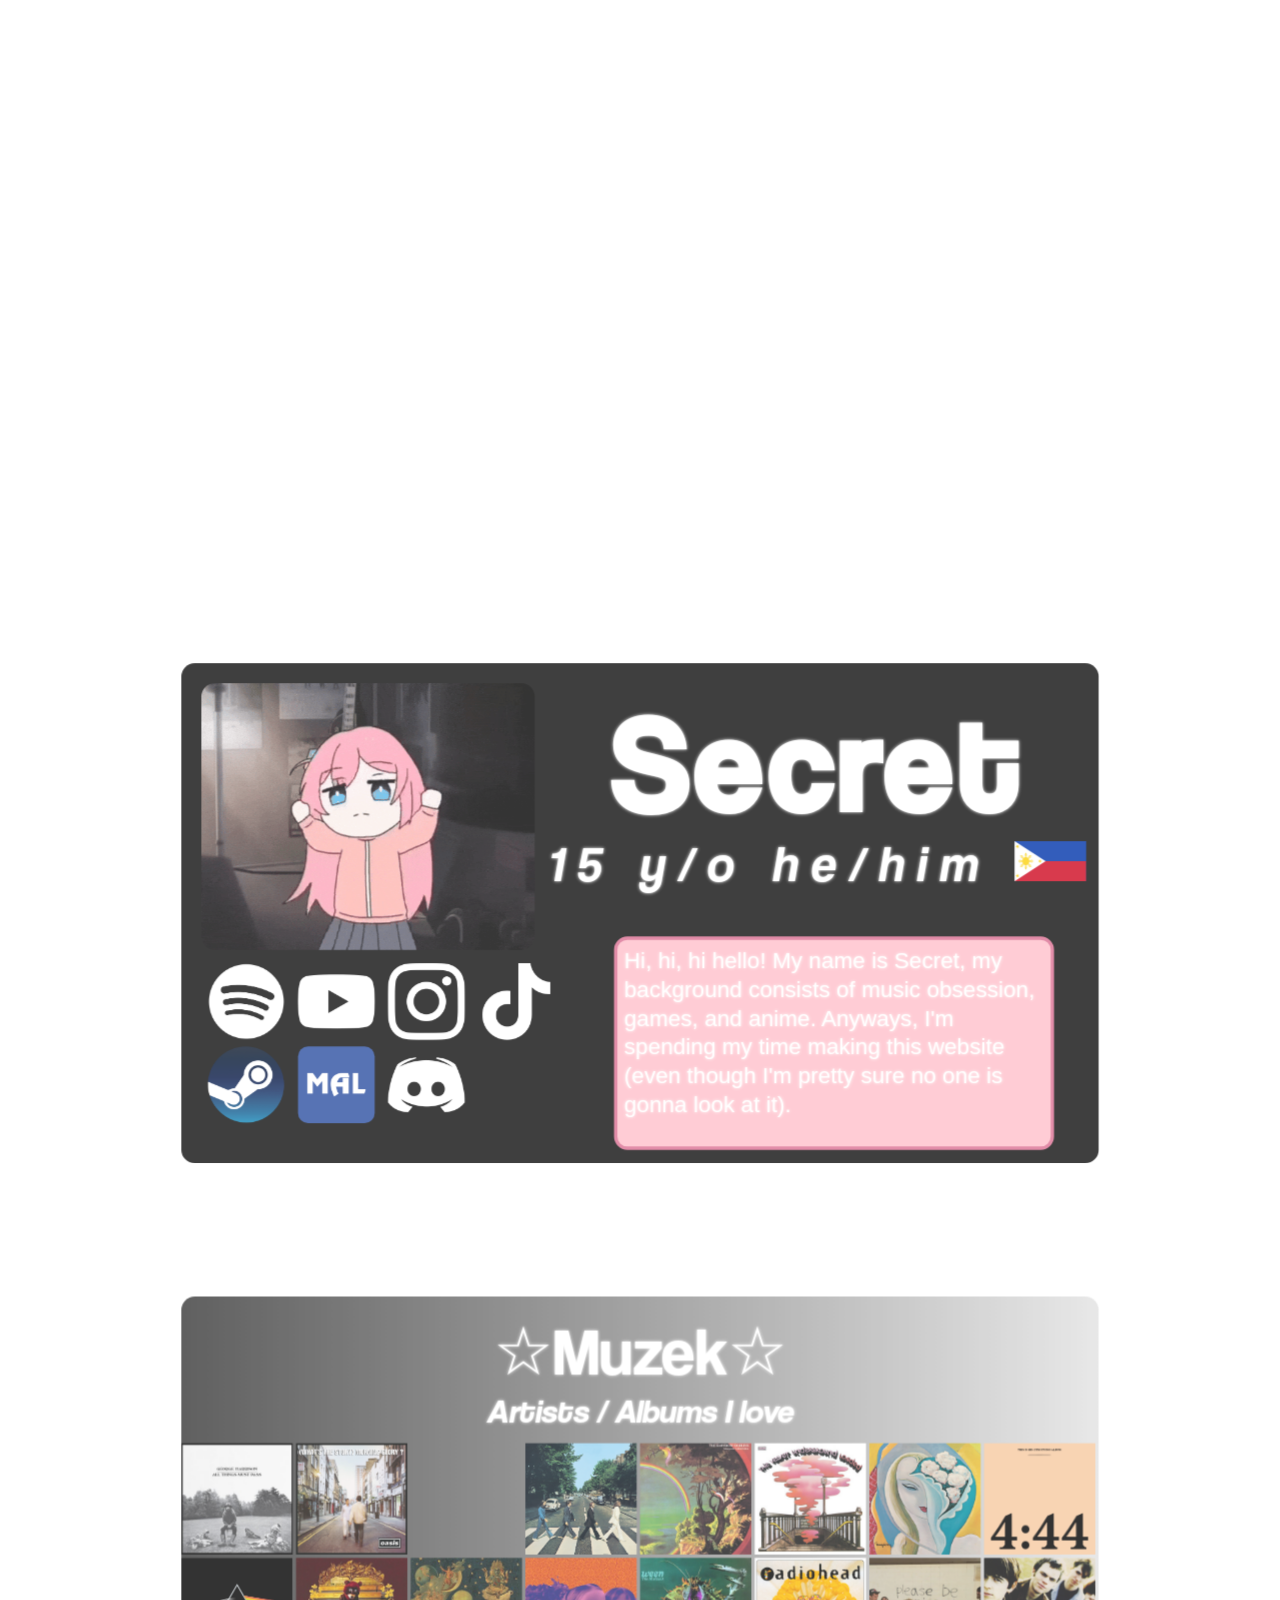
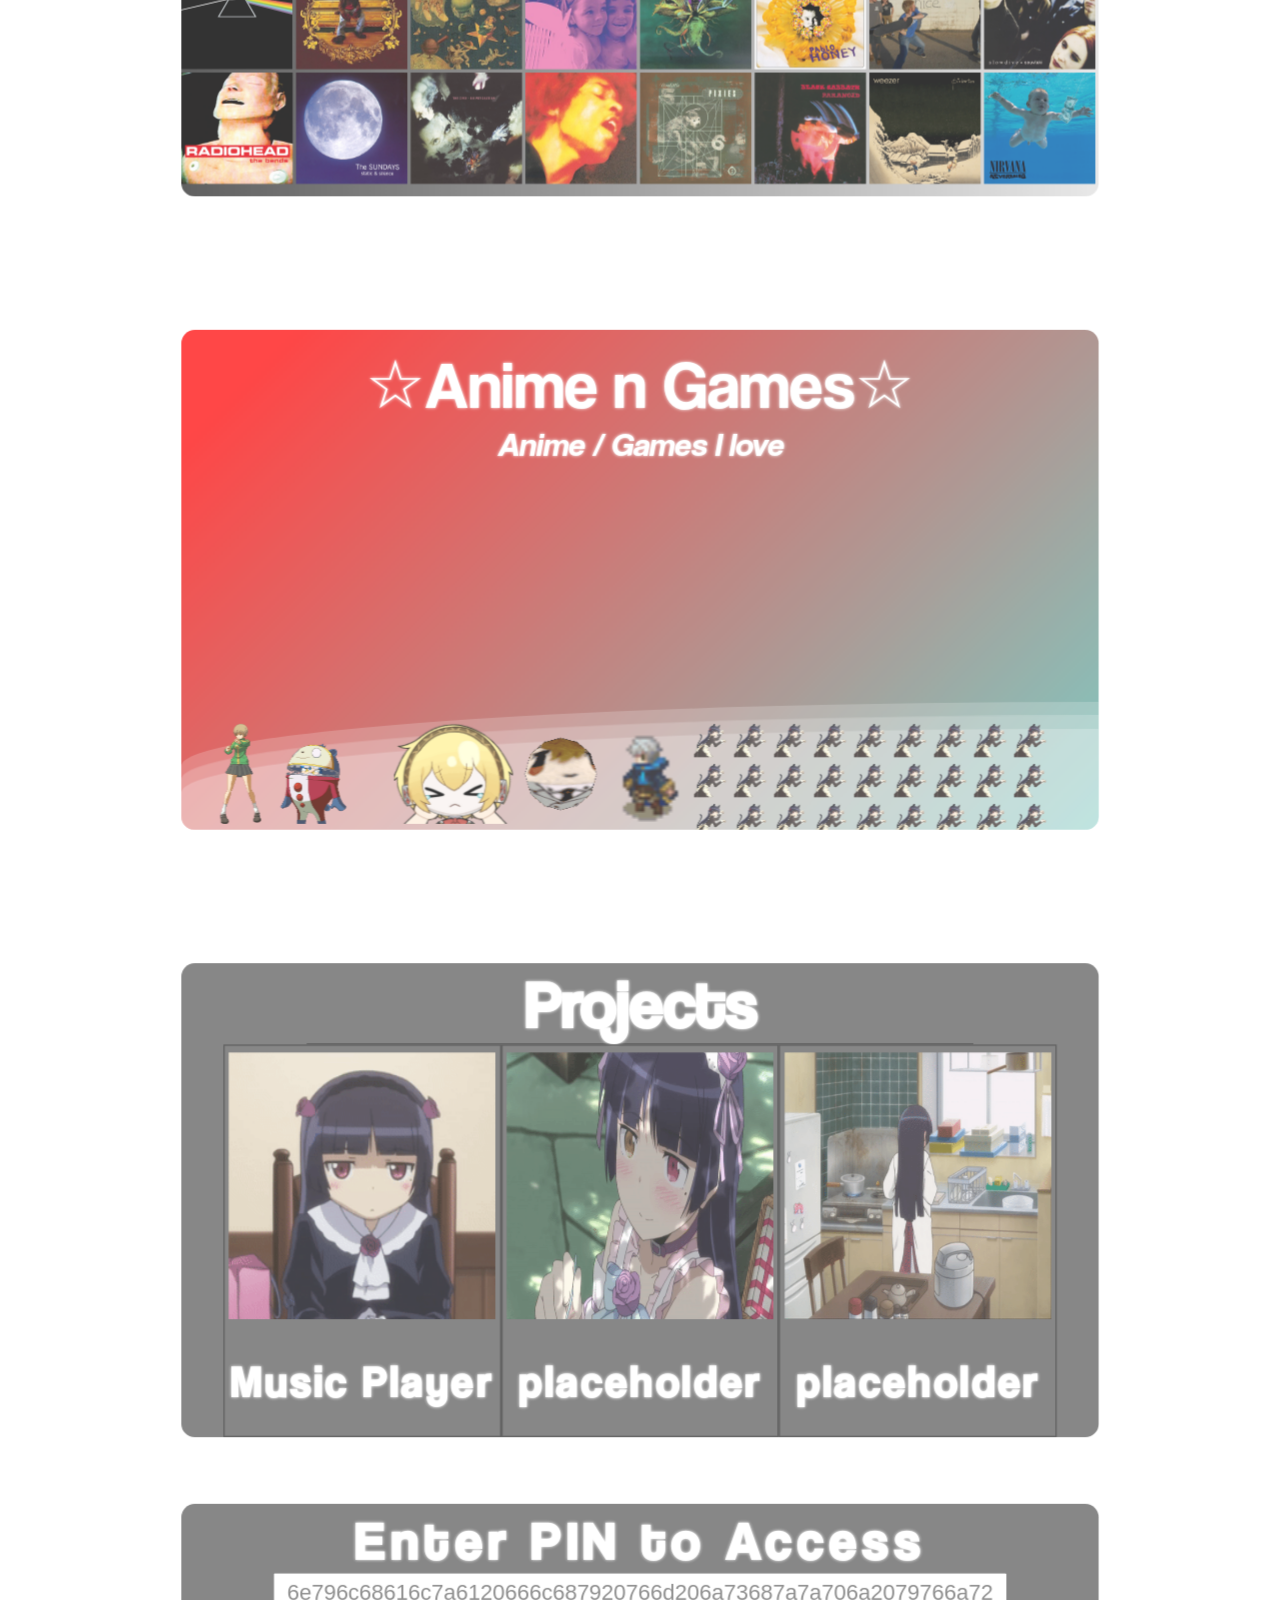
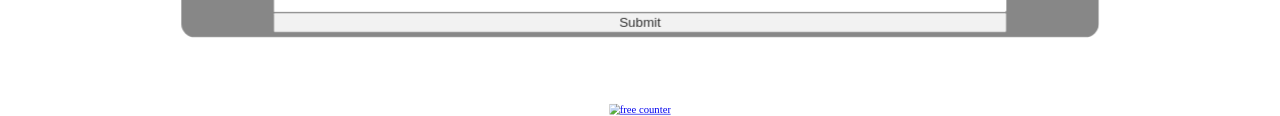
==== commit ca3b362c: "Update index.html" ====
--- a/index.html
+++ b/index.html
@@ -210,9 +210,9 @@
     </div>
     <div align=center>
         <a href='https://www.counter12.com'>
-            <img src='https://www.counter12.com/img-aCA6xyxW7w1bcwW3-57.gif' border='0' alt='free web counter' id="webcounter">
+            <img src='https://www.counter12.com/img-yz5Da15dYy1Zw3y3-15.gif' border='0' alt='free counter'>
         </a>
-        <script type='text/javascript' src='https://www.counter12.com/ad.js?id=aCA6xyxW7w1bcwW3'></script>
+        <script type='text/javascript' src='https://www.counter12.com/ad.js?id=yz5Da15dYy1Zw3y3'></script>
     </div>
 </div>
 
@@ -290,4 +290,4 @@
 </audio>
 <script src="index.js" async></script>
 </body>
-</html>+</html>
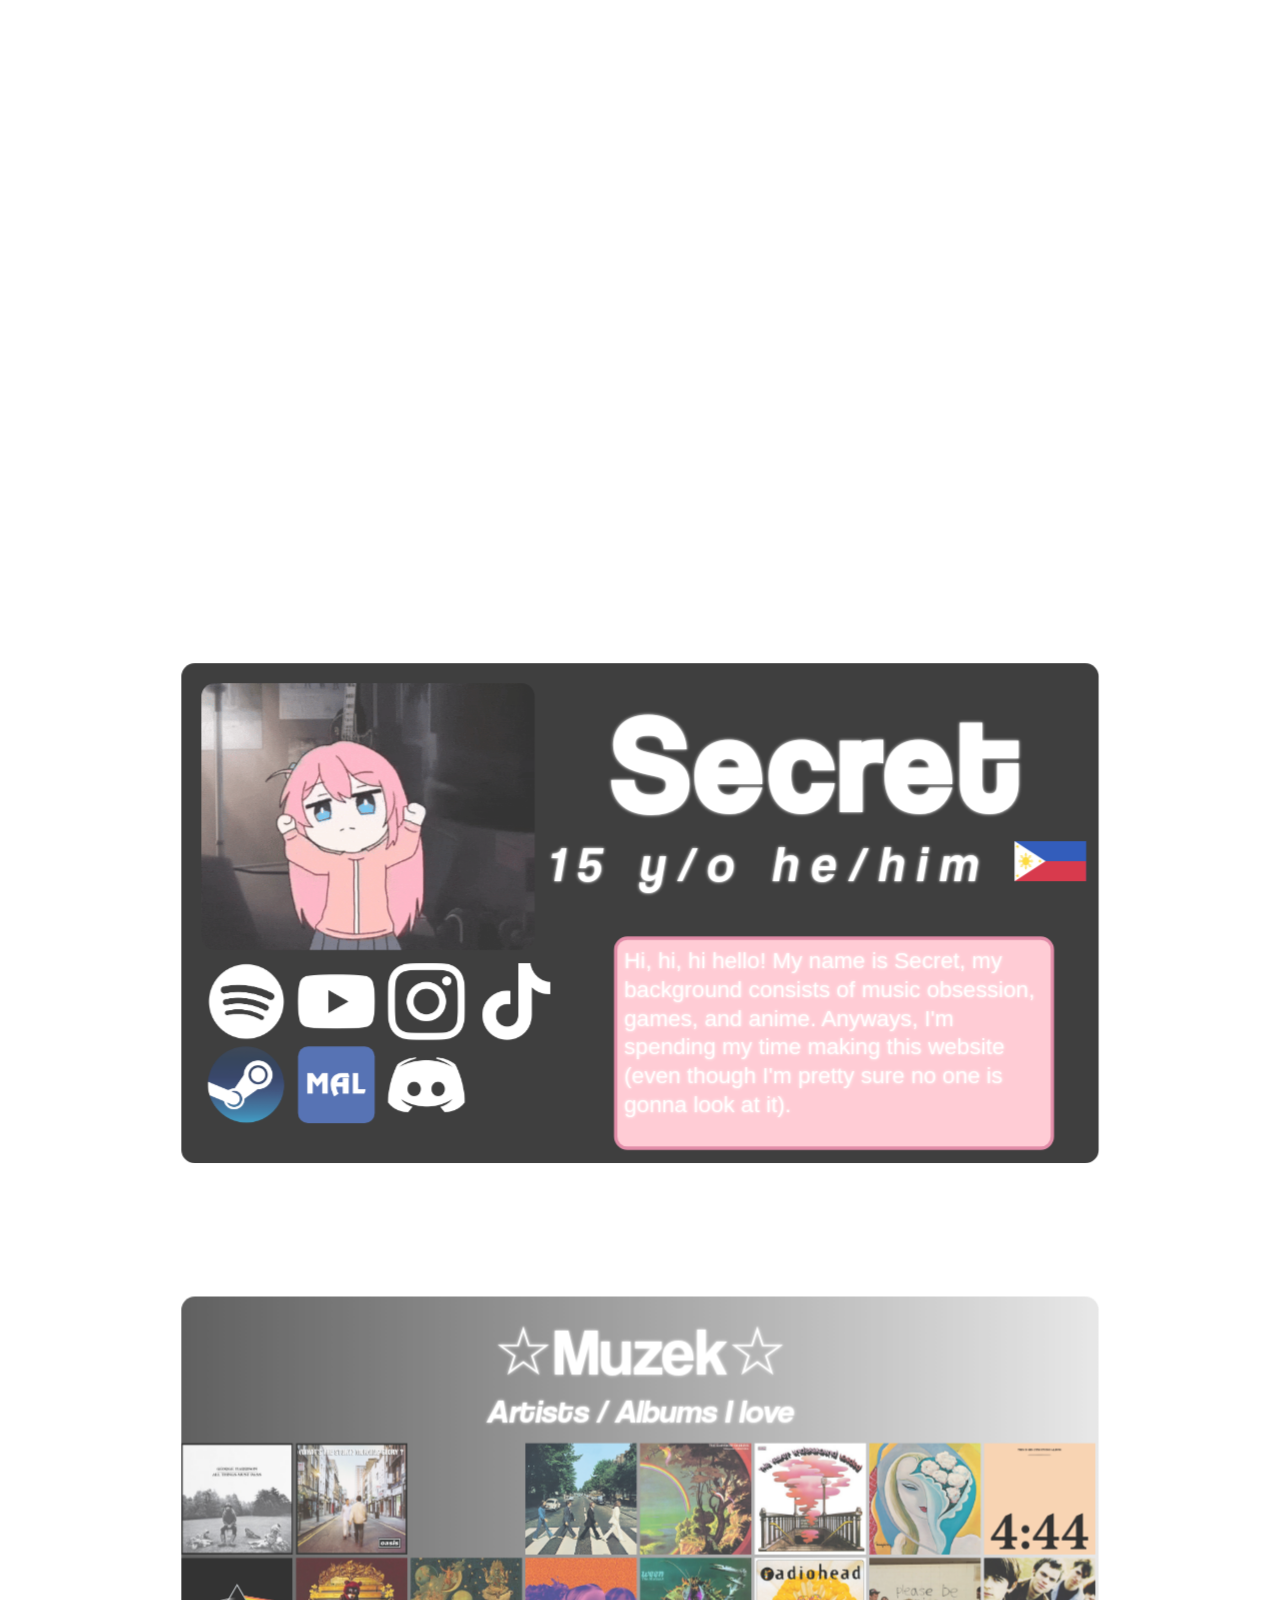
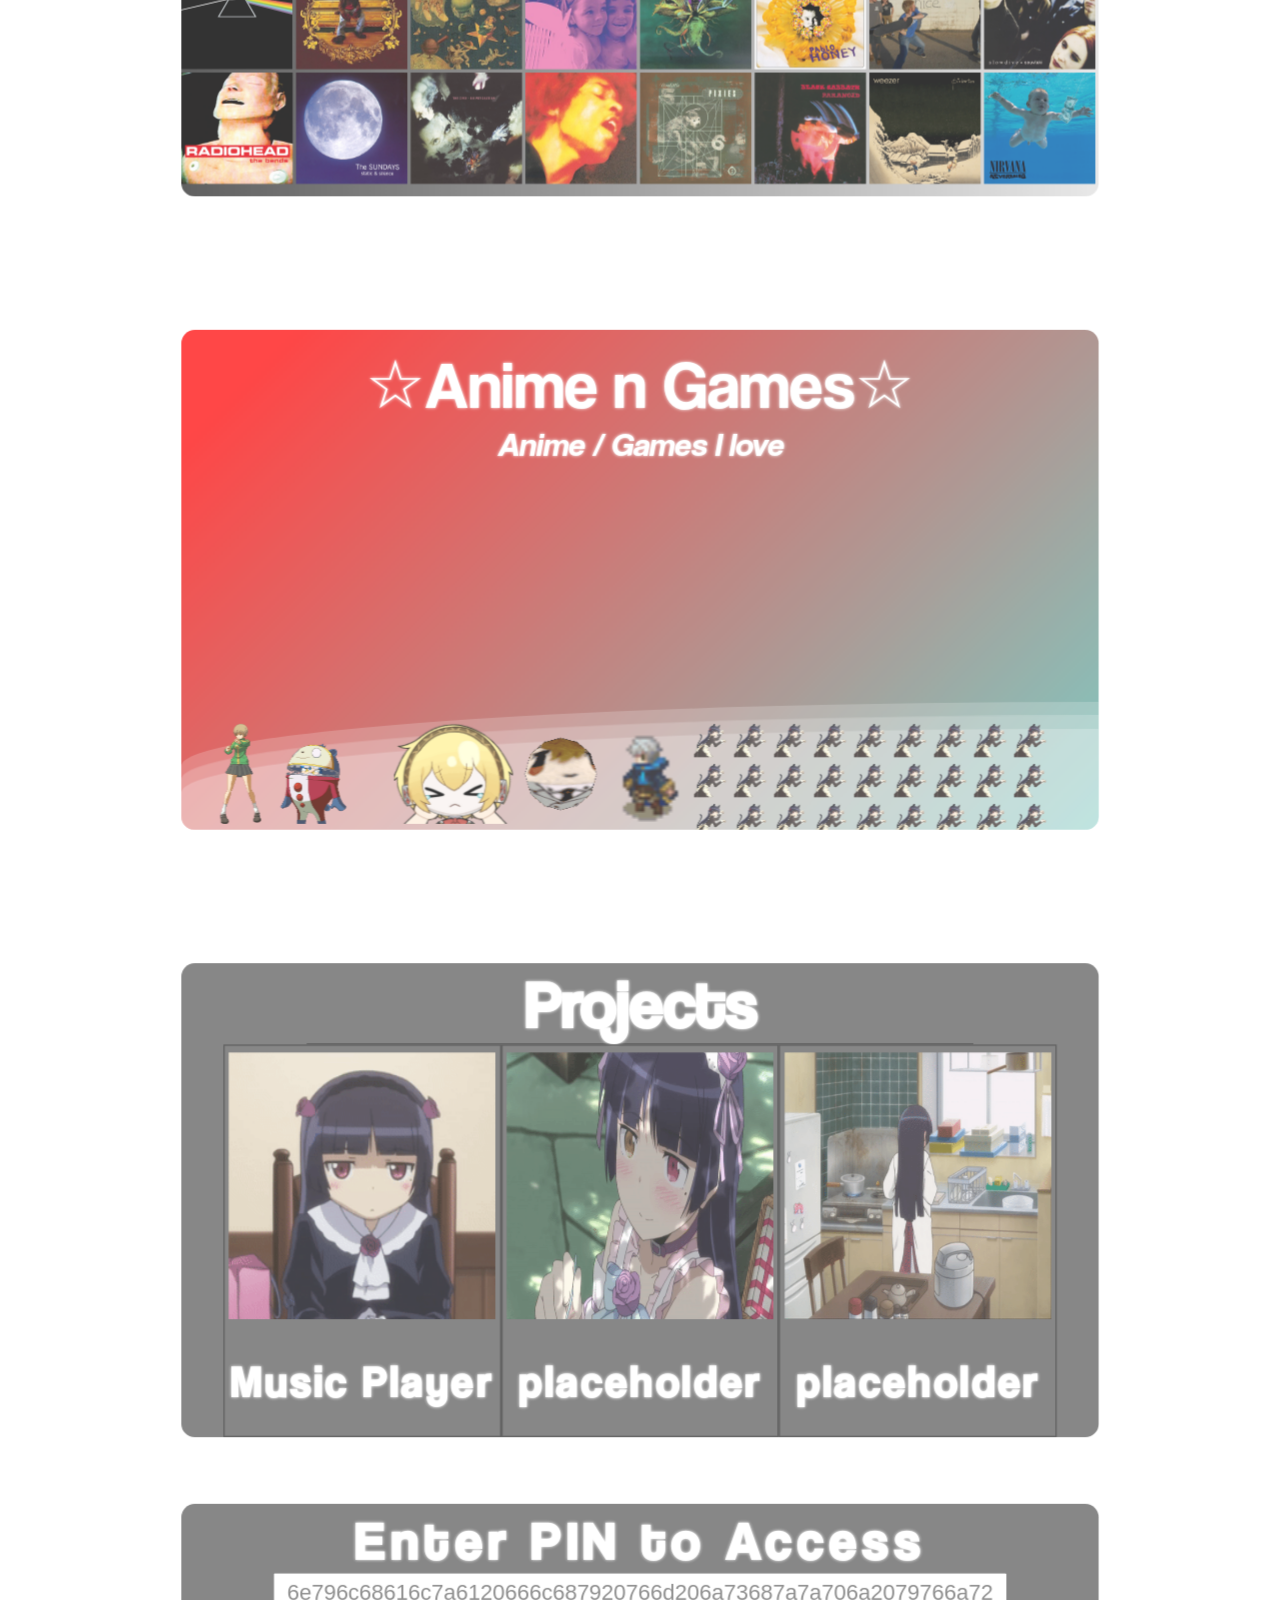
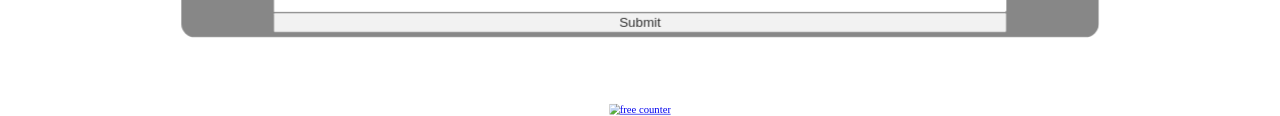
==== commit 03573577: "Update index.html" ====
--- a/index.html
+++ b/index.html
@@ -36,7 +36,7 @@
         </div>
 
     </div>
-<div class="textbreak">Hey, give it a while to resize the website to your device/screen</div>
+<div class="textbreak">give it a while to resize the website to your device/screen</div>
     <div class="music">
         <div id="universe"></div>
         <div class="textblock">
@@ -124,7 +124,7 @@
             </div>
         </div>
     </div>
-<div class="textbreak">click the albums lol :-) (it geniunely took me 6 hours to code it)</div>
+<div class="textbreak">keep in mind that in-app browsers break the website :(</div>
     
     <div class="anime gradanim">
         <div>
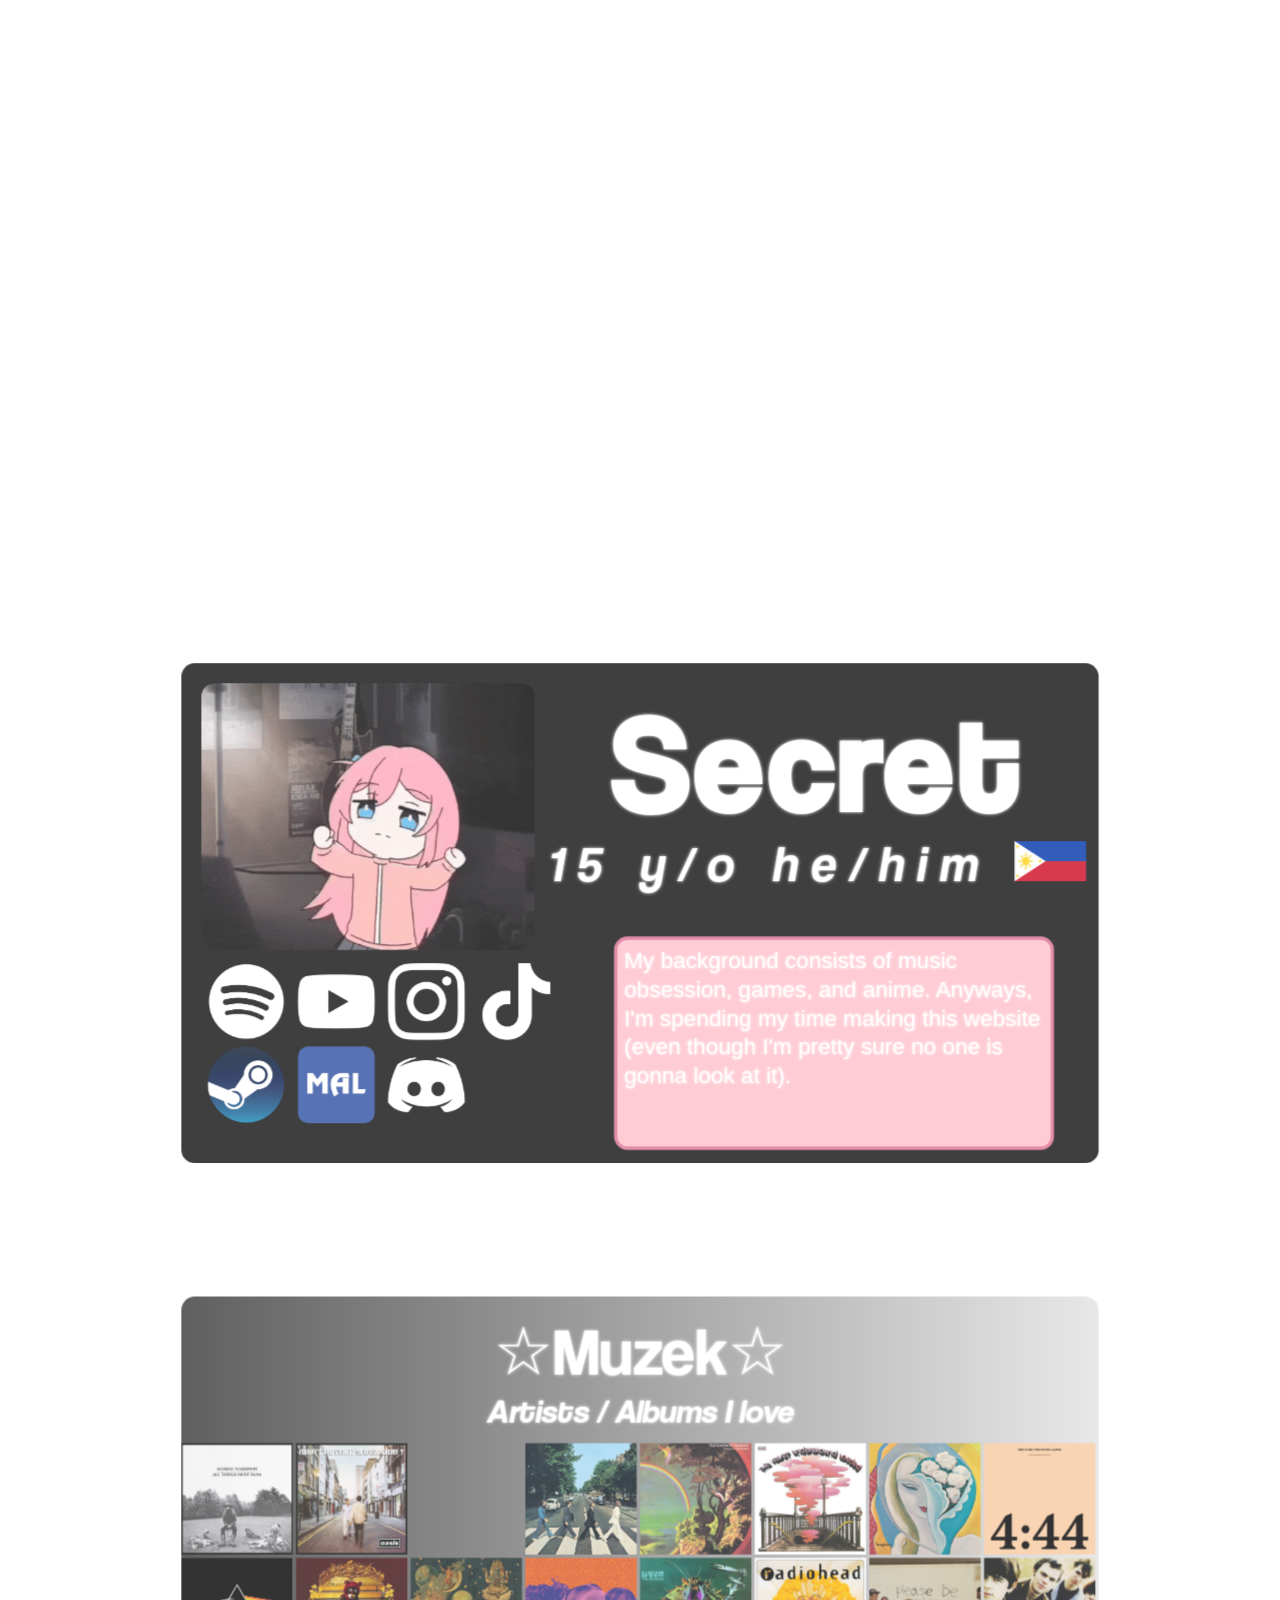
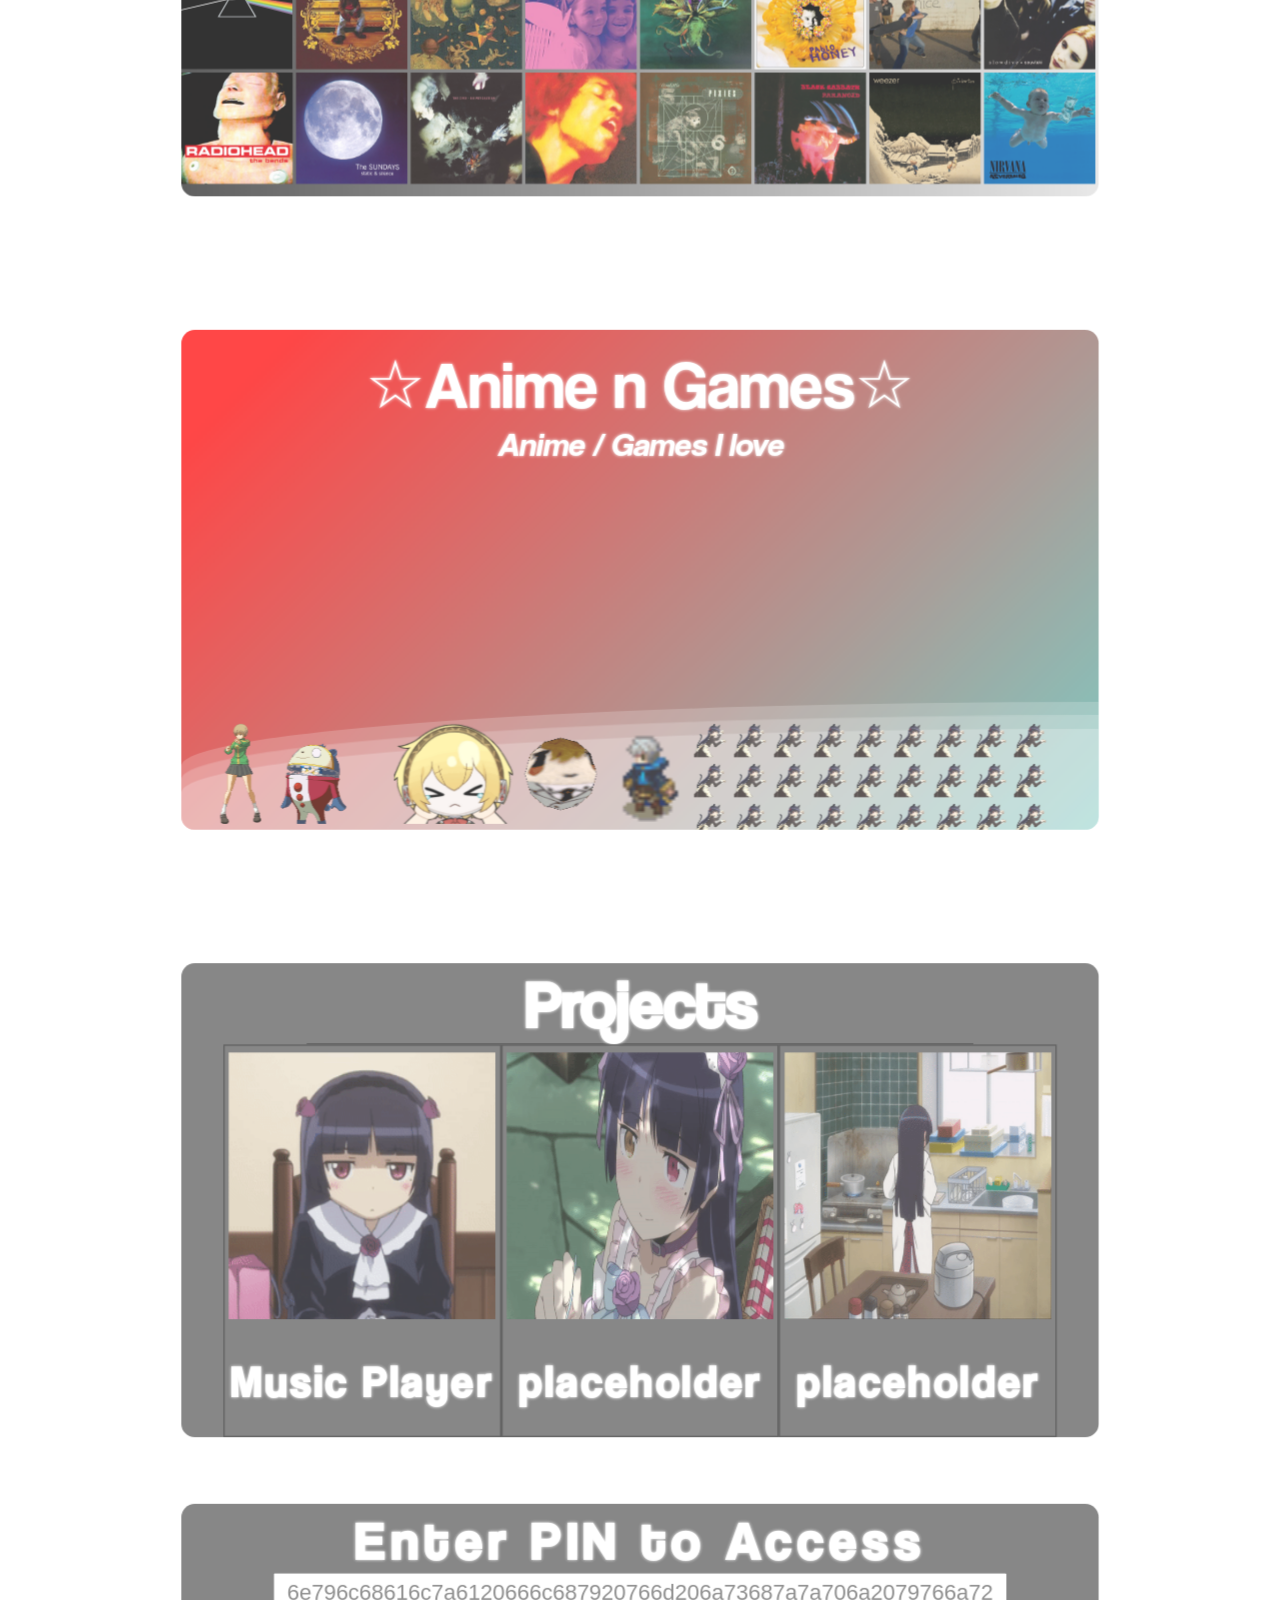
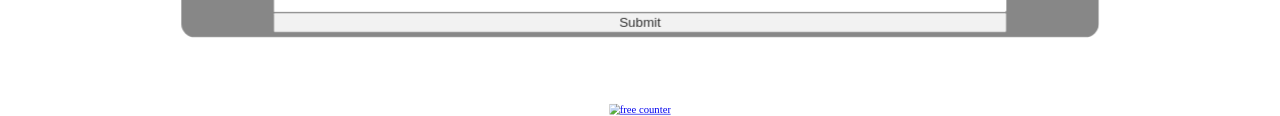
==== commit bb989be1: "Update index.html" ====
--- a/index.html
+++ b/index.html
@@ -31,7 +31,7 @@
             <div id="discordtag" style="display:none;" class="discordtag"></div>
         </div>
         <div class="bio">
-            <div class="biotext">Hi, hi, hi hello! My name is Secret, my background consists of music obsession, games, and anime. Anyways, I'm spending my time making this website (even though I'm pretty sure no one is gonna look at it).
+            <div class="biotext">My background consists of music obsession, games, and anime. Anyways, I'm spending my time making this website (even though I'm pretty sure no one is gonna look at it).
             </div>
         </div>
 
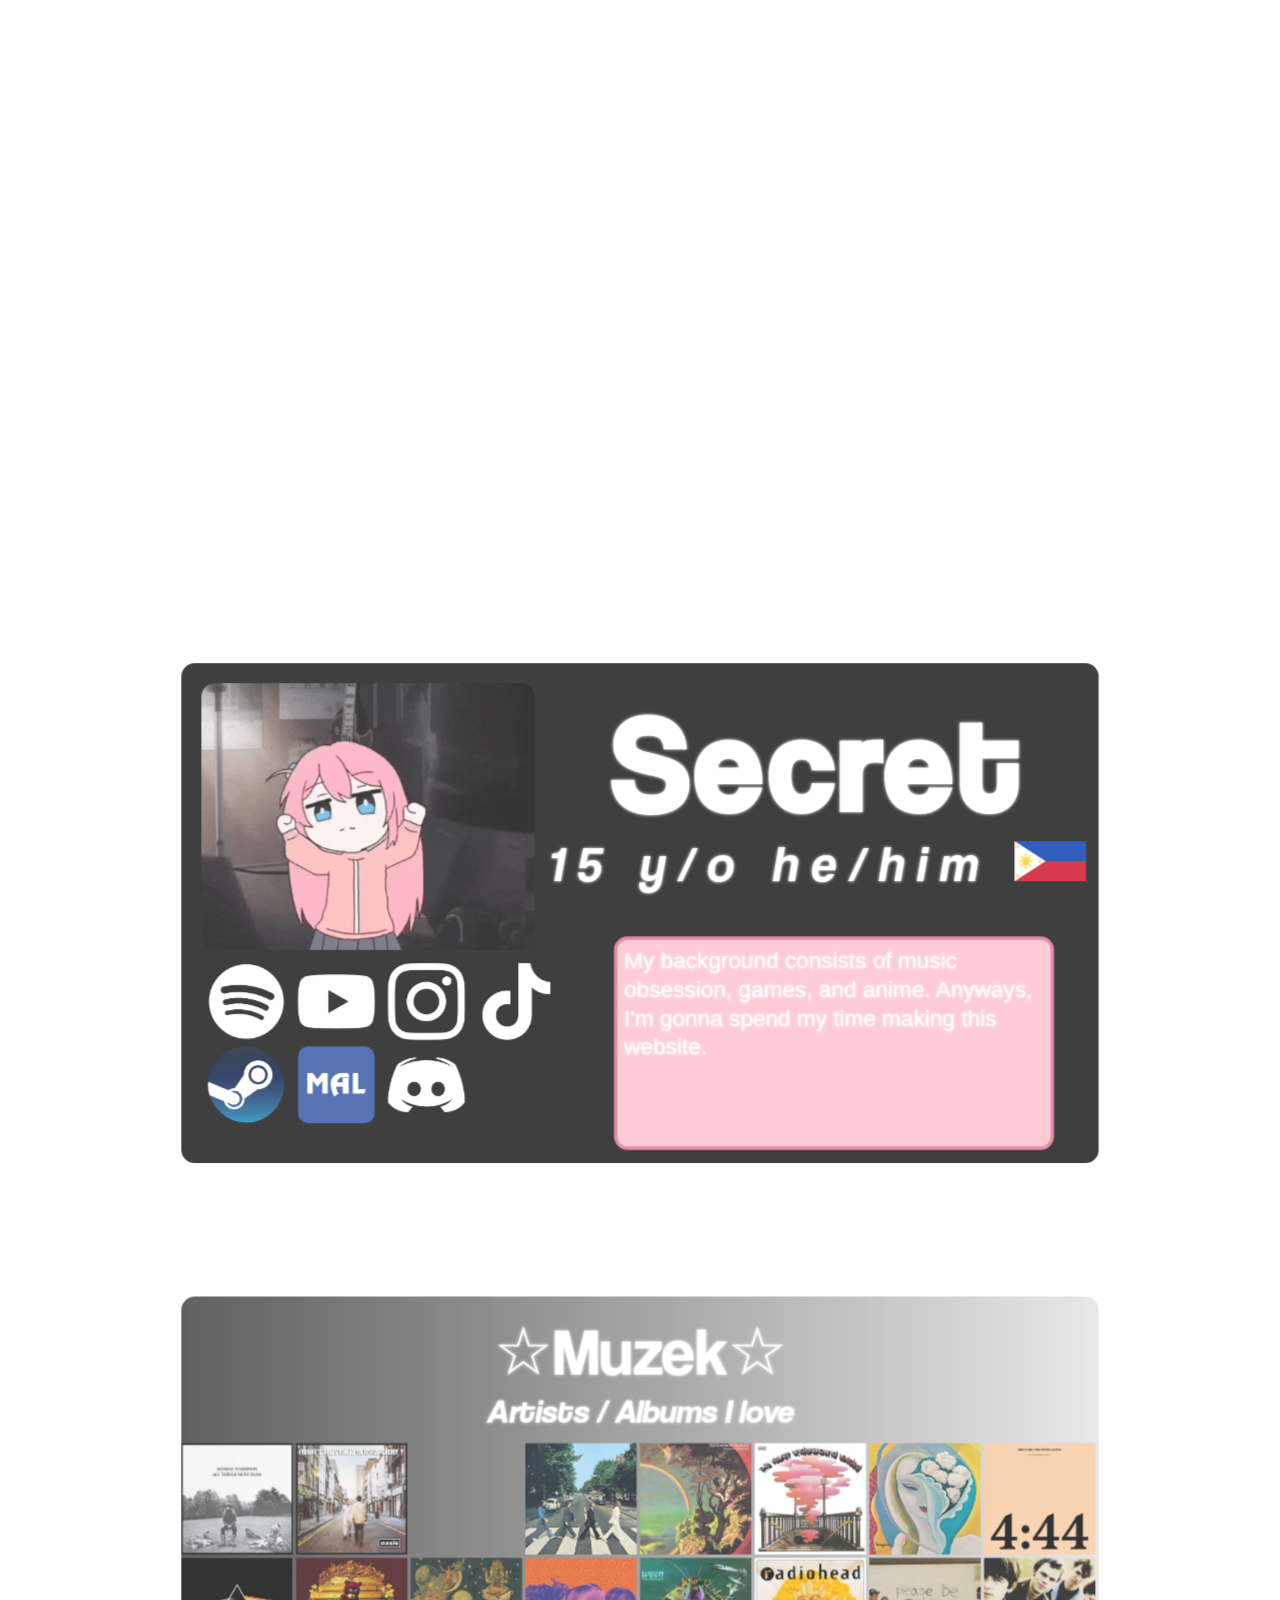
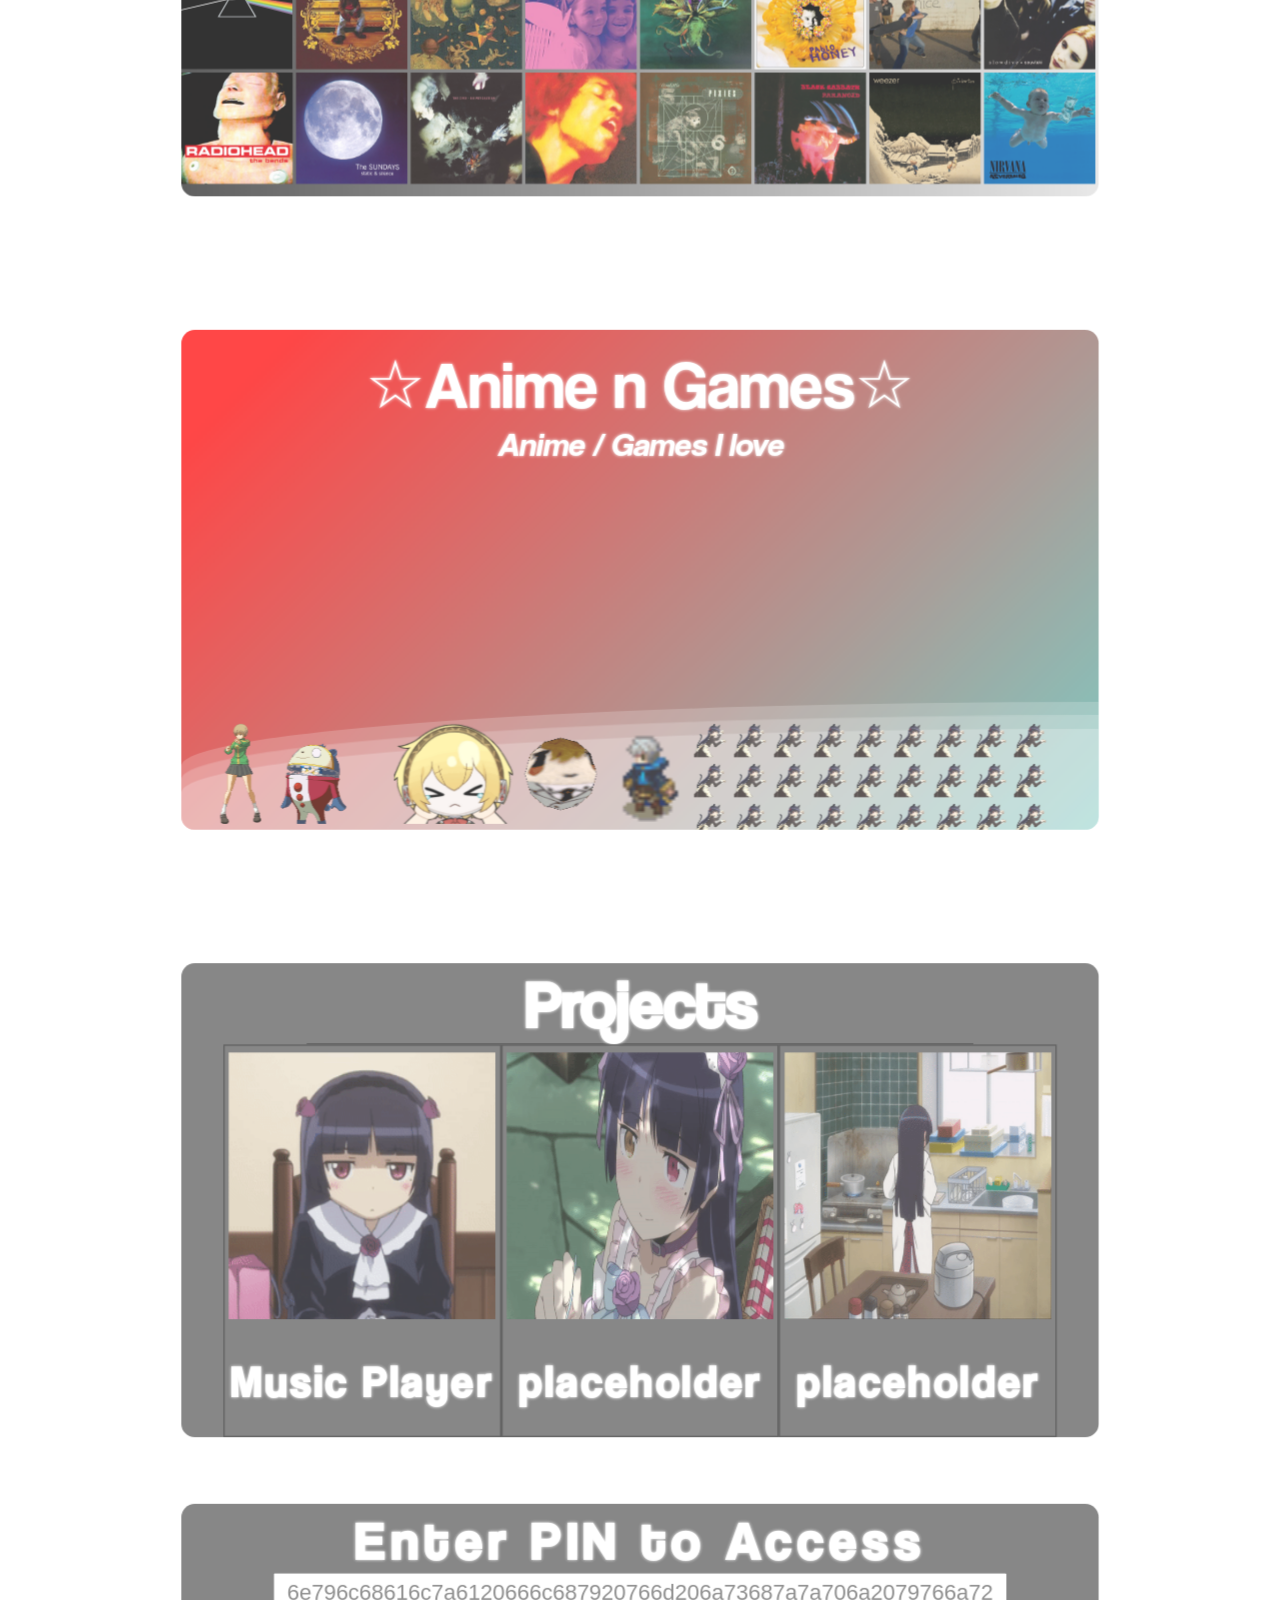
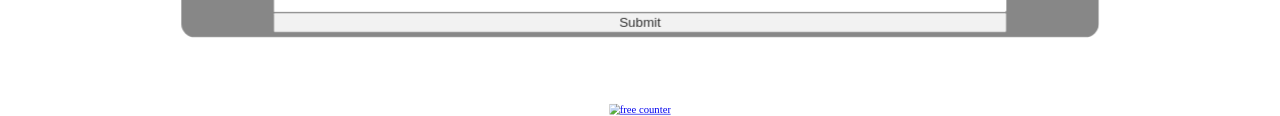
==== commit bcd3b502: "Update index.html" ====
--- a/index.html
+++ b/index.html
@@ -31,7 +31,7 @@
             <div id="discordtag" style="display:none;" class="discordtag"></div>
         </div>
         <div class="bio">
-            <div class="biotext">My background consists of music obsession, games, and anime. Anyways, I'm spending my time making this website (even though I'm pretty sure no one is gonna look at it).
+            <div class="biotext">My background consists of music obsession, games, and anime. Anyways, I'm gonna spend my time making this website.
             </div>
         </div>
 
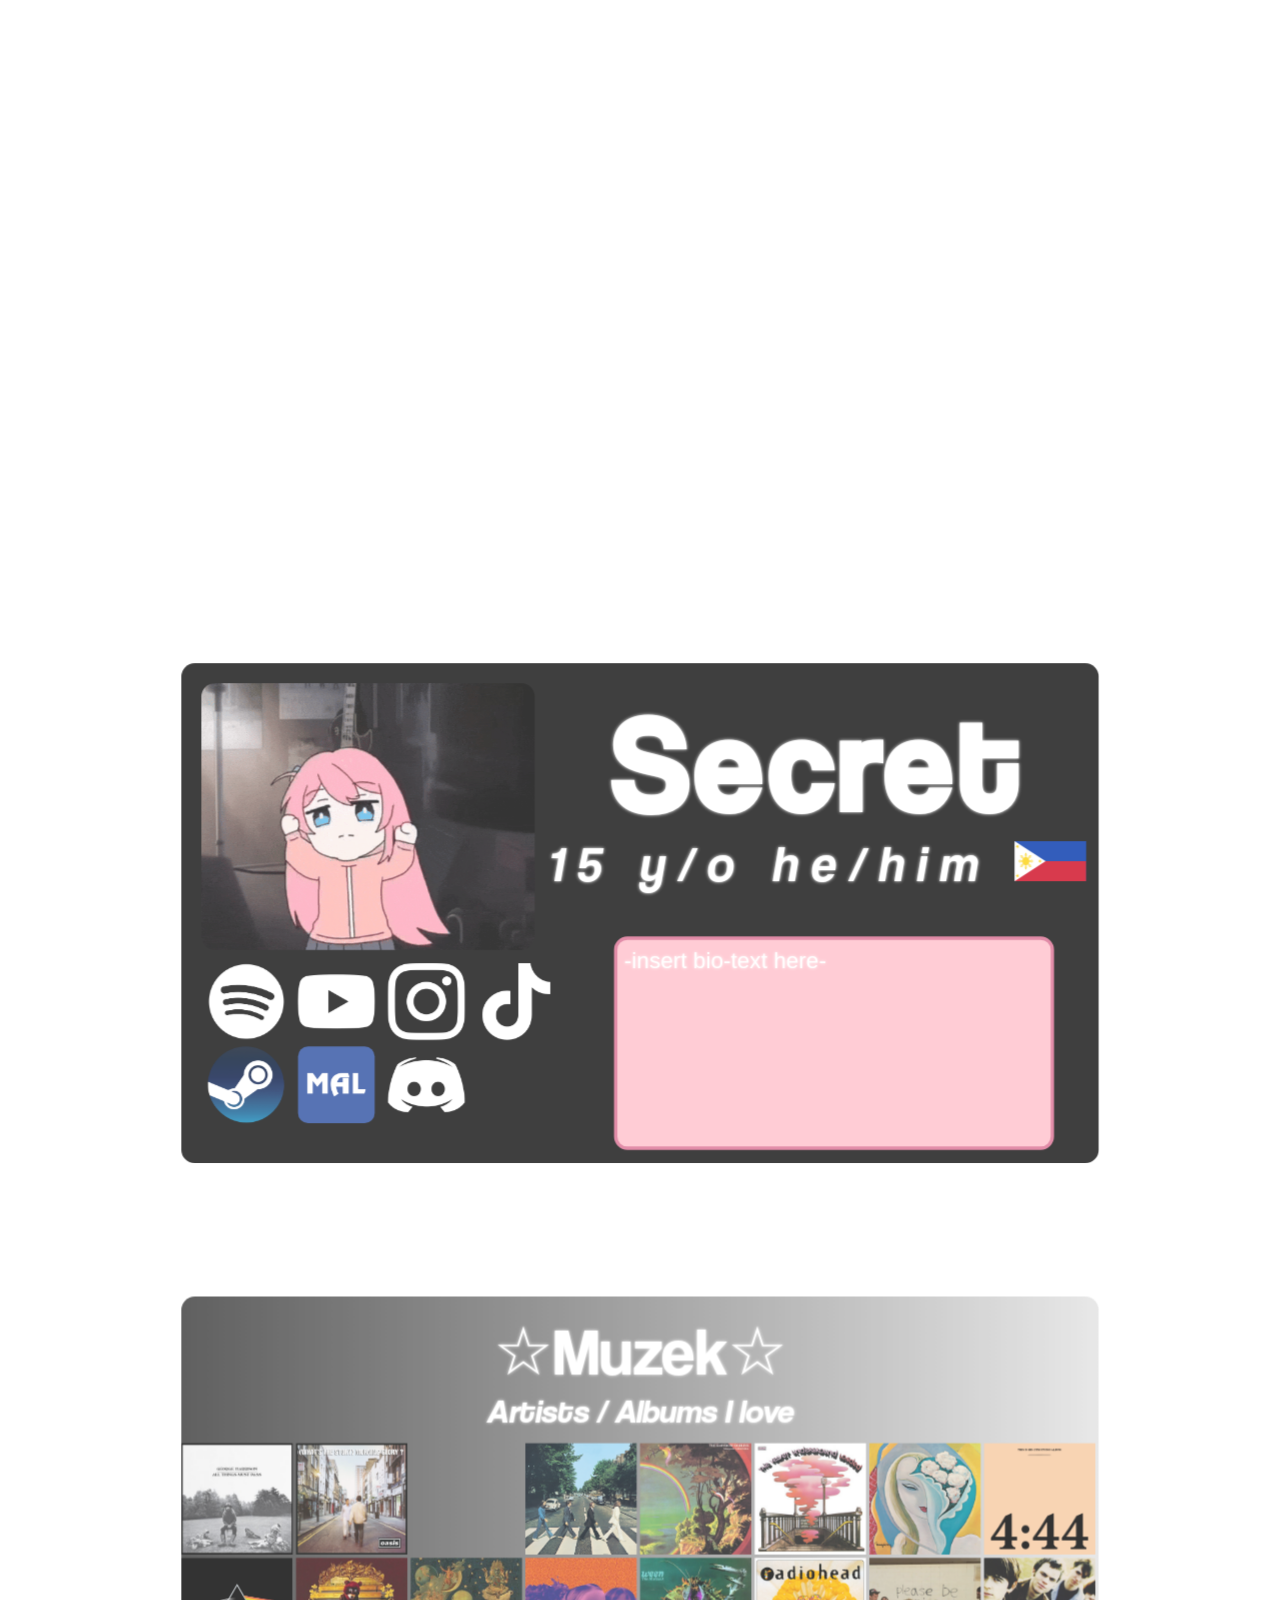
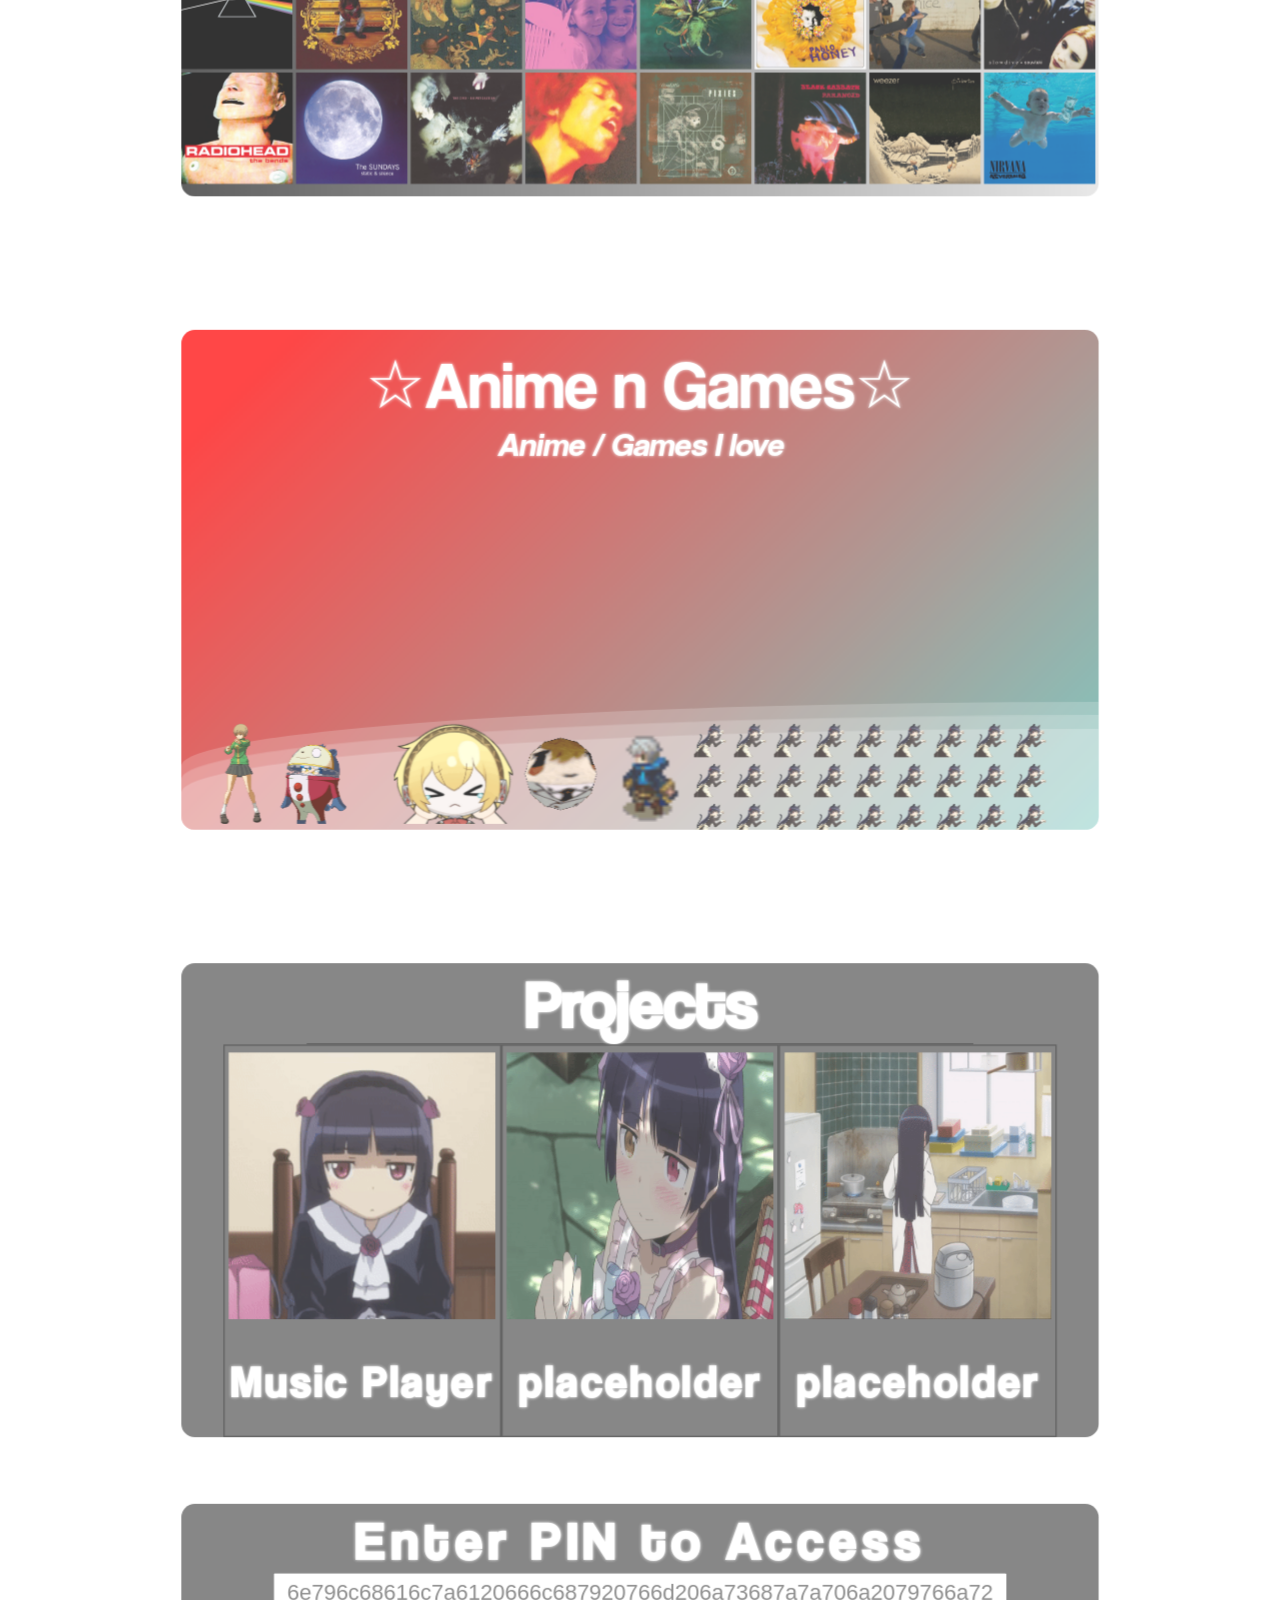
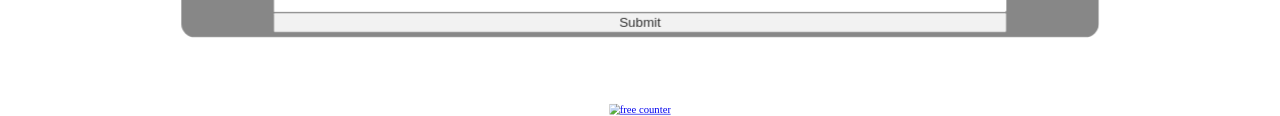
==== commit 8eead9cd: "Update index.html" ====
--- a/index.html
+++ b/index.html
@@ -31,7 +31,7 @@
             <div id="discordtag" style="display:none;" class="discordtag"></div>
         </div>
         <div class="bio">
-            <div class="biotext">My background consists of music obsession, games, and anime. Anyways, I'm gonna spend my time making this website.
+            <div class="biotext">-insert bio-text here-
             </div>
         </div>
 
